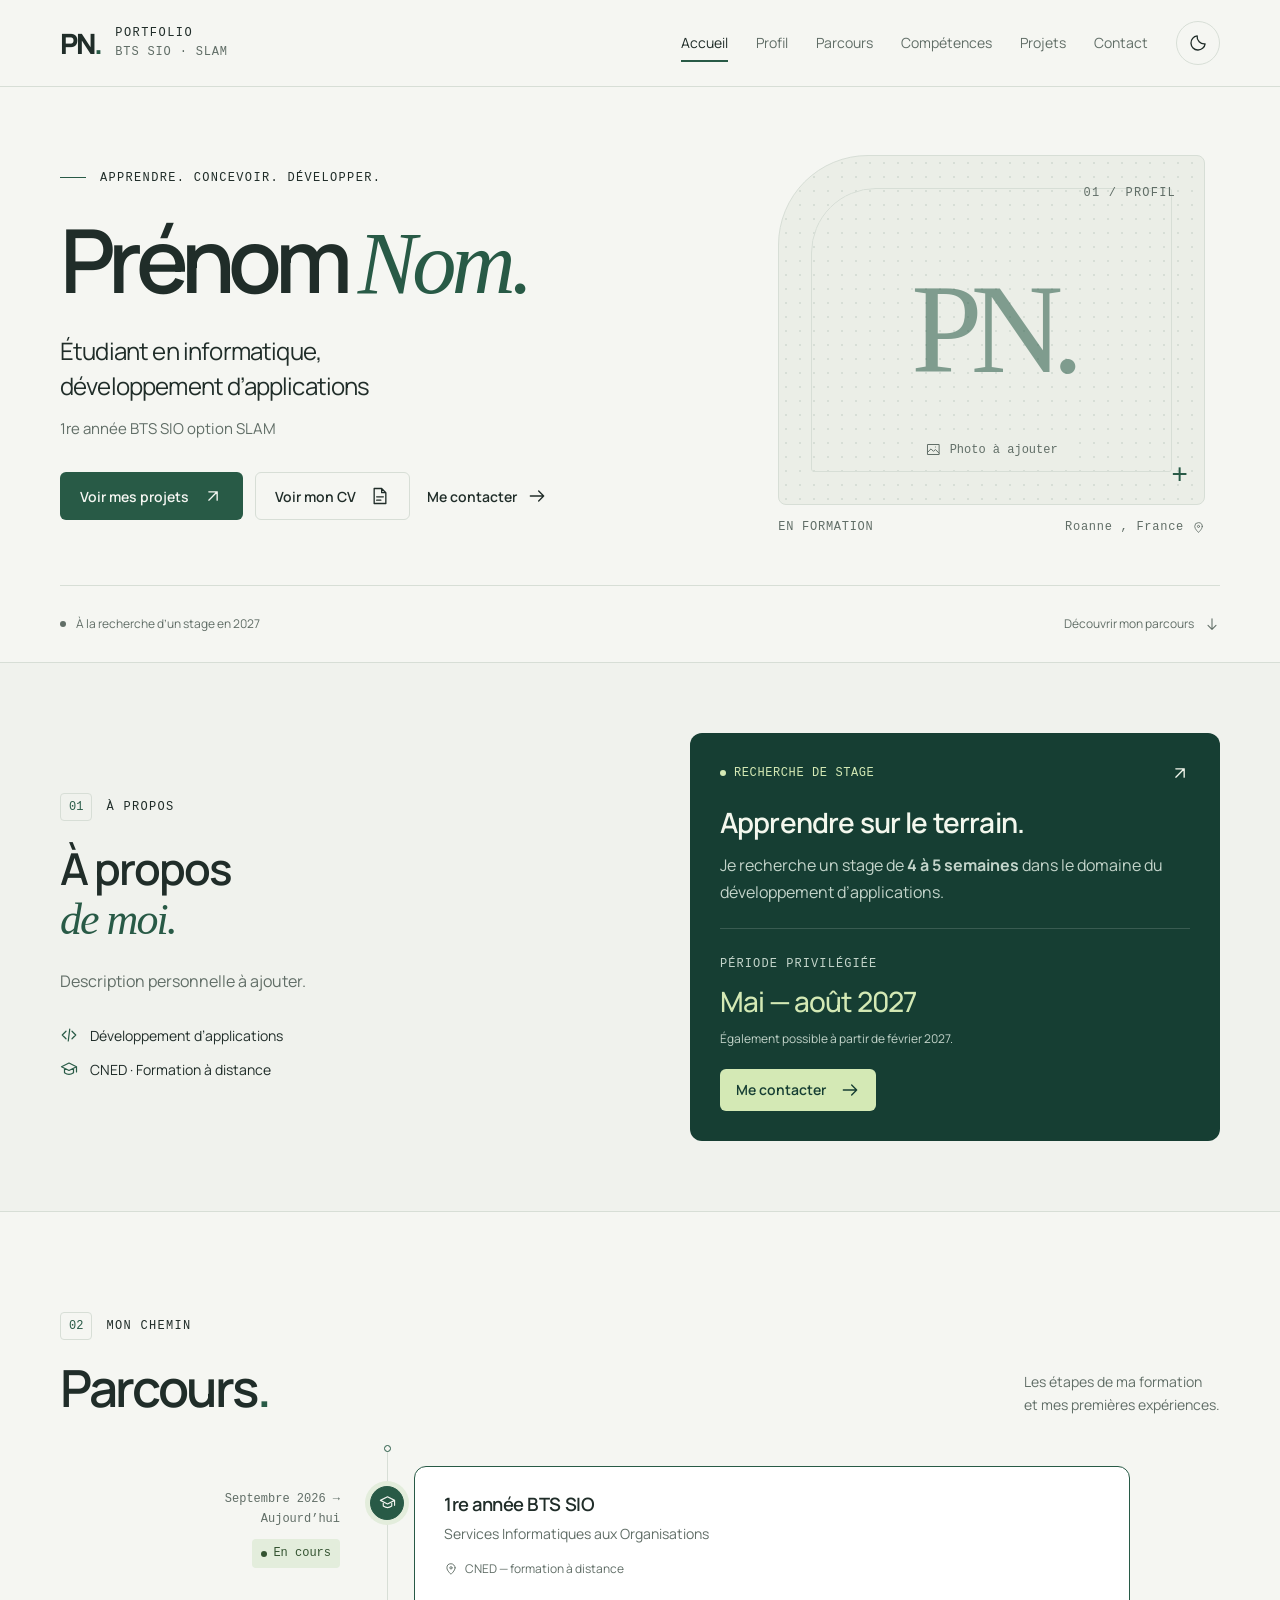
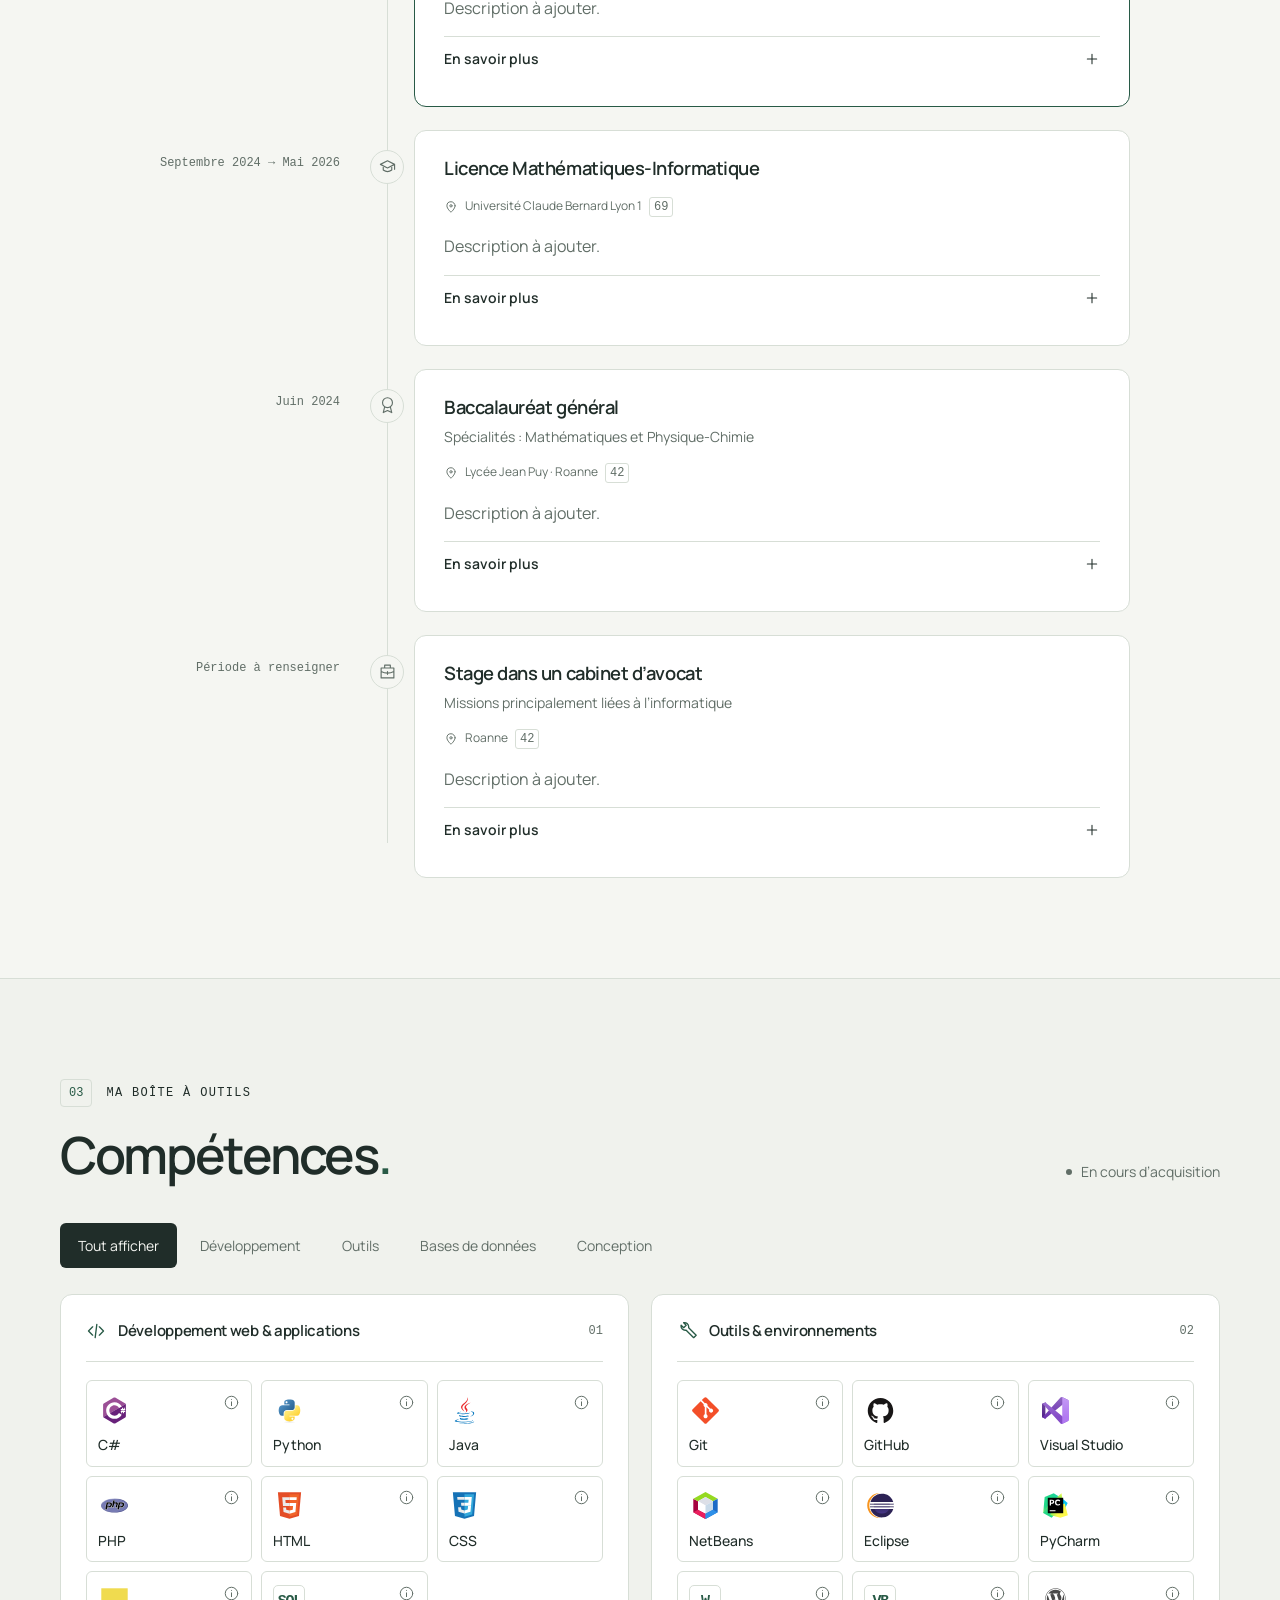
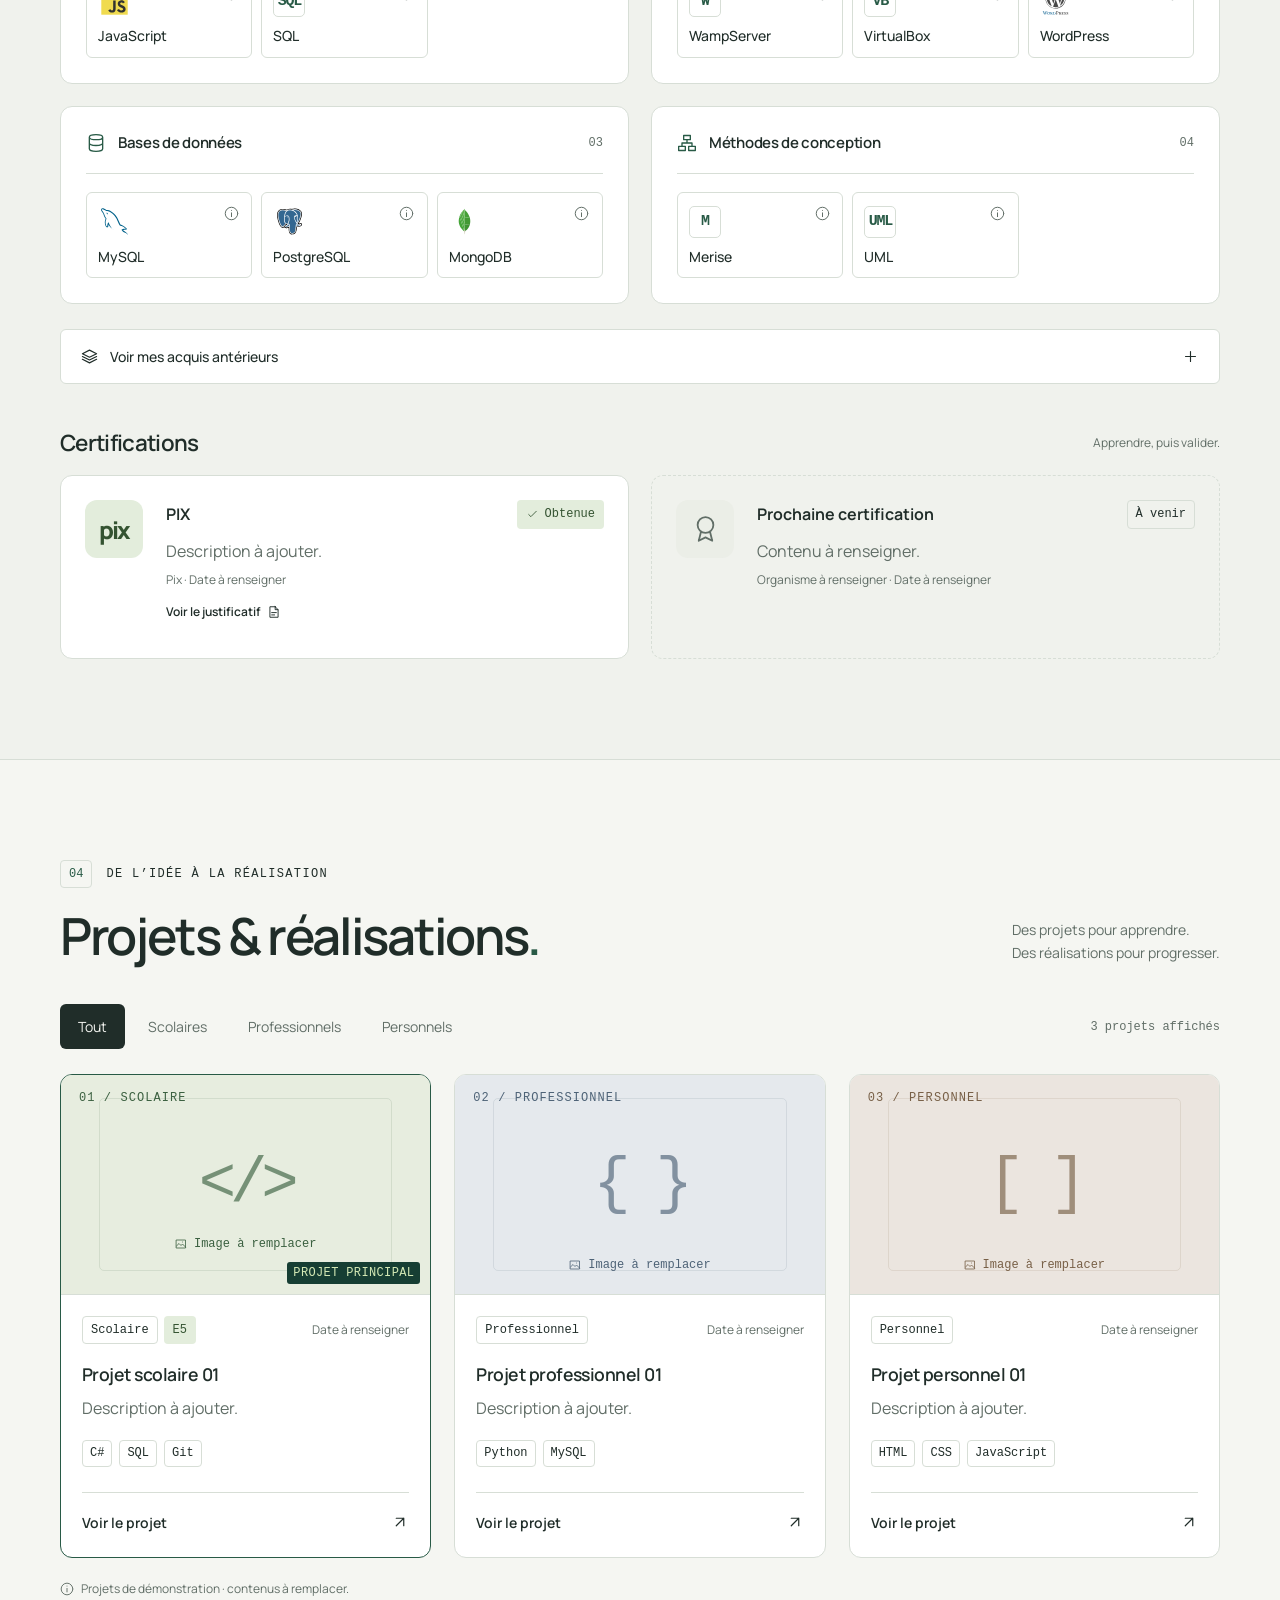
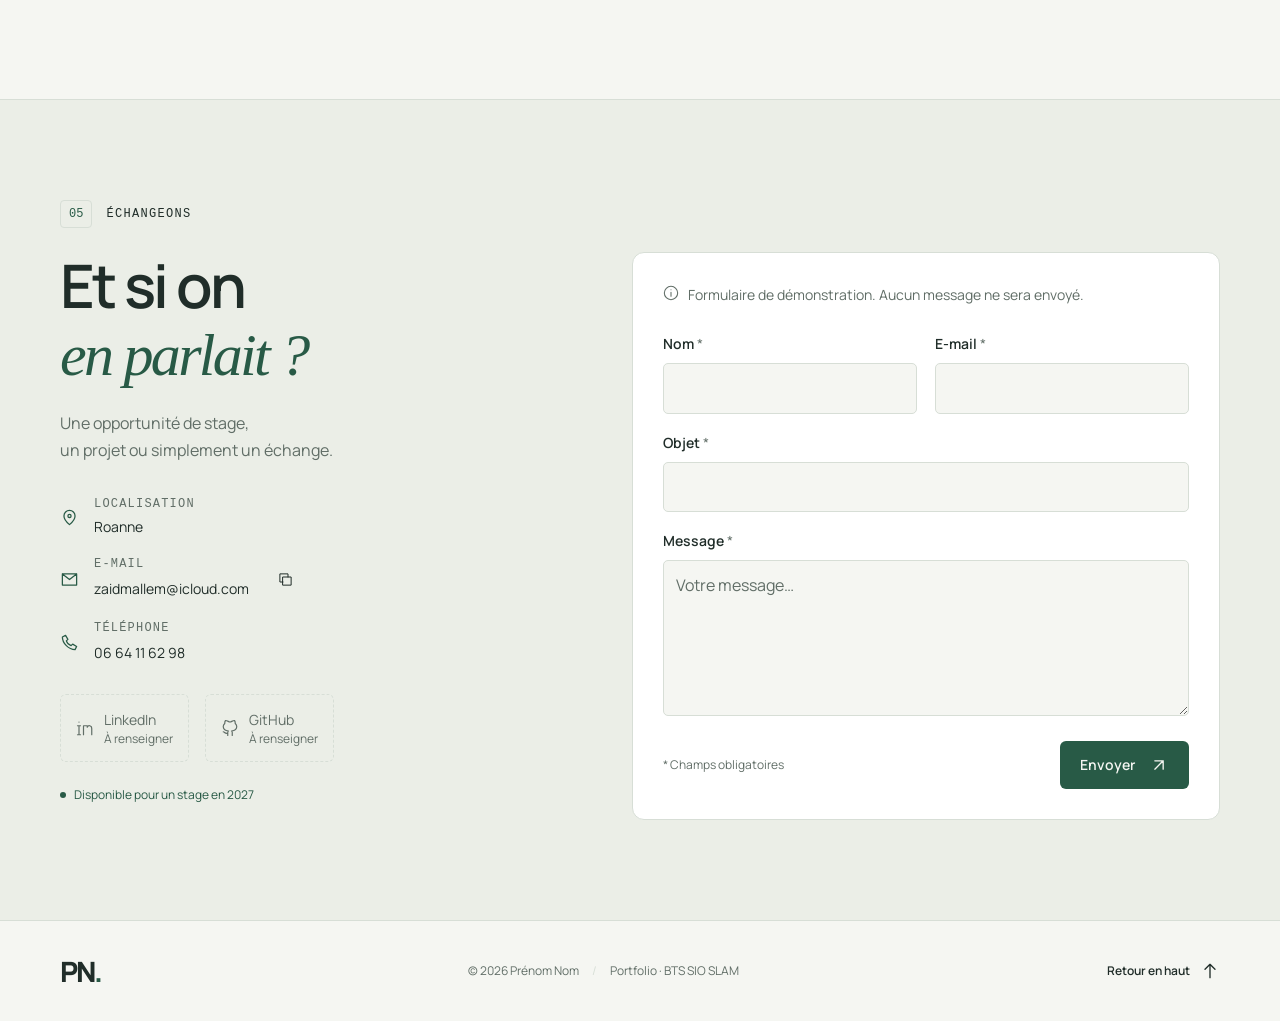
==== index.html @ 8ec0a855 "Initial portfolio ajout du squelette initial du site" ====
<!doctype html>
<html lang="fr" data-theme="light">
<head>
  <meta charset="utf-8">
  <meta name="viewport" content="width=device-width, initial-scale=1">
  <meta name="description" content="Portfolio étudiant — BTS SIO option SLAM. Parcours, compétences et réalisations en développement d’applications.">
  <meta name="theme-color" content="#f5f6f2">
  <title>Prénom Nom — Portfolio · BTS SIO SLAM</title>
  <link rel="icon" type="image/svg+xml" href="assets/images/favicon.svg">
  <script src="assets/js/theme-init.js"></script>
  <link rel="stylesheet" href="assets/css/styles.css">
  <script src="assets/js/data.js" defer></script>
  <script src="assets/js/common.js" defer></script>
  <script src="assets/js/home.js" defer></script>
</head>
<body>
  <a class="skip-link" href="#contenu">Aller au contenu</a>
  <div class="reading-progress" aria-hidden="true"></div>
  <header class="site-header">
    <div class="container header-inner">
      <a class="brand" href="#accueil" aria-label="Accueil du portfolio"><span class="brand-mark" data-initials>PN<span>.</span></span><span class="brand-caption">PORTFOLIO<span>BTS SIO · SLAM</span></span></a>
      <nav class="main-nav" id="navigation" aria-label="Navigation principale">
        <a href="#accueil" aria-current="location">Accueil</a><a href="#profil">Profil</a><a href="#parcours">Parcours</a><a href="#competences">Compétences</a><a href="#projets">Projets</a><a href="#contact">Contact</a>
      </nav>
      <div class="header-actions"><button class="icon-button theme-toggle" type="button" aria-label="Activer le mode sombre" title="Changer de thème"><span data-icon="moon"></span></button><button class="icon-button menu-toggle" type="button" aria-label="Ouvrir le menu" aria-expanded="false" aria-controls="navigation"><span data-icon="menu"></span></button></div>
    </div>
  </header>
  <main id="contenu" tabindex="-1">
    <section class="hero container" id="accueil" aria-labelledby="hero-name">
      <div class="hero-copy">
        <p class="eyebrow"><span class="short-line"></span> APPRENDRE. CONCEVOIR. DÉVELOPPER.</p>
        <h1 id="hero-name" data-name>Prénom <span>Nom.</span></h1>
        <p class="hero-title">Étudiant en informatique,<br>développement d’applications</p>
        <p class="hero-subtitle">1re année BTS SIO option SLAM</p>
        <div class="hero-actions"><a class="button primary" href="#projets">Voir mes projets <span data-icon="arrow-up-right"></span></a><button class="button secondary" type="button" data-cv>Voir mon CV <span data-icon="file"></span></button><a class="text-link" href="#contact">Me contacter <span data-icon="arrow-right"></span></a></div>
      </div>
      <figure class="portrait-wrap">
        <div class="portrait" id="portrait-slot"><span class="portrait-index">01 / PROFIL</span><span class="portrait-monogram" data-initials aria-hidden="true">PN<span>.</span></span><div class="portrait-label"><span data-icon="image"></span><span>Photo à ajouter</span></div><span class="portrait-corner" aria-hidden="true">+</span></div>
        <figcaption><span>EN FORMATION</span><span><span data-city>Roanne</span>, France <span data-icon="map-pin"></span></span></figcaption>
      </figure>
      <div class="hero-footer"><span><span class="status-dot"></span> À la recherche d’un stage en 2027</span><a href="#profil">Découvrir mon parcours <span data-icon="arrow-down"></span></a></div>
    </section>
    <section class="section profile-section" id="profil" aria-labelledby="profile-title">
      <div class="container profile-grid">
        <div class="profile-copy"><p class="eyebrow"><span class="section-index">01</span> À PROPOS</p><h2 id="profile-title">À propos<br><em>de moi.</em></h2><p class="section-description" data-profile>Description personnelle à ajouter.</p><div class="profile-facts"><span><span data-icon="code"></span>Développement d’applications</span><span><span data-icon="graduation"></span>CNED · Formation à distance</span></div></div>
        <aside class="internship-card"><div class="card-topline"><span class="pill"><span class="status-dot"></span> RECHERCHE DE STAGE</span><span data-icon="arrow-up-right"></span></div><h3>Apprendre sur le terrain.</h3><p>Je recherche un stage de <strong>4 à 5 semaines</strong> dans le domaine du développement d’applications.</p><div class="internship-period"><span>PÉRIODE PRIVILÉGIÉE</span><strong>Mai <span aria-hidden="true">—</span> août 2027</strong><p>Également possible à partir de février 2027.</p></div><a href="#contact" class="button light">Me contacter <span data-icon="arrow-right"></span></a></aside>
      </div>
    </section>
    <section class="section" id="parcours" aria-labelledby="journey-title"><div class="container"><div class="section-heading"><div><p class="eyebrow"><span class="section-index">02</span> MON CHEMIN</p><h2 id="journey-title">Parcours<span class="title-dot">.</span></h2></div><p>Les étapes de ma formation<br>et mes premières expériences.</p></div><div class="timeline" id="timeline"></div></div></section>
    <section class="section skills-section" id="competences" aria-labelledby="skills-title"><div class="container"><div class="section-heading"><div><p class="eyebrow"><span class="section-index">03</span> MA BOÎTE À OUTILS</p><h2 id="skills-title">Compétences<span class="title-dot">.</span></h2></div><p class="acquisition-label"><span class="status-dot"></span> En cours d’acquisition</p></div><div class="filter-bar" id="skill-filters" role="group" aria-label="Filtrer les compétences"></div><div class="skill-groups" id="skill-groups"></div><p class="sr-only" id="skill-status" role="status" aria-live="polite"></p><details class="prior-skills"><summary><span><span data-icon="layers"></span> Voir mes acquis antérieurs</span><span data-icon="plus"></span></summary><div class="prior-content"><p>Compétences abordées avant le BTS.</p><div class="tags" id="prior-tags"></div><p class="placeholder-text">Contexte d’apprentissage à renseigner.</p></div></details><div class="certifications"><div class="subsection-heading"><h3>Certifications</h3><span>Apprendre, puis valider.</span></div><div class="certification-grid" id="certifications"></div></div></div></section>
    <section class="section projects-section" id="projets" aria-labelledby="projects-title"><div class="container"><div class="section-heading"><div><p class="eyebrow"><span class="section-index">04</span> DE L’IDÉE À LA RÉALISATION</p><h2 id="projects-title">Projets &amp; réalisations<span class="title-dot">.</span></h2></div><p>Des projets pour apprendre.<br>Des réalisations pour progresser.</p></div><div class="projects-toolbar"><div class="filter-bar" id="project-filters" role="group" aria-label="Filtrer les projets"></div><p class="result-count" id="project-count" role="status" aria-live="polite"></p></div><div class="project-grid" id="project-grid"></div><p class="empty-state" id="project-empty" hidden>Aucun projet dans cette catégorie pour le moment.</p><p class="sample-note" id="sample-note"><span data-icon="info"></span> Projets de démonstration · contenus à remplacer.</p></div></section>
    <section class="section contact-section" id="contact" aria-labelledby="contact-title"><div class="container"><p class="eyebrow"><span class="section-index">05</span> ÉCHANGEONS</p><div class="contact-grid"><div class="contact-copy"><h2 id="contact-title">Et si on<br><em>en parlait ?</em></h2><p class="contact-intro">Une opportunité de stage,<br>un projet ou simplement un échange.</p><div class="contact-details" id="contact-details"></div><div class="social-links" id="social-links"></div><p class="contact-availability"><span class="status-dot"></span> Disponible pour un stage en 2027</p></div><form id="contact-form" class="contact-form" novalidate><p class="form-note"><span data-icon="info"></span> Formulaire de démonstration. Aucun message ne sera envoyé.</p><div class="form-row"><div class="field"><label for="name">Nom <span aria-hidden="true">*</span></label><input id="name" name="name" autocomplete="name" required maxlength="100" aria-describedby="name-error"><p class="field-error" id="name-error"></p></div><div class="field"><label for="email">E-mail <span aria-hidden="true">*</span></label><input id="email" name="email" type="email" autocomplete="email" required maxlength="254" aria-describedby="email-error"><p class="field-error" id="email-error"></p></div></div><div class="field"><label for="subject">Objet <span aria-hidden="true">*</span></label><input id="subject" name="subject" required maxlength="180" aria-describedby="subject-error"><p class="field-error" id="subject-error"></p></div><div class="field"><label for="message">Message <span aria-hidden="true">*</span></label><textarea id="message" name="message" rows="5" required minlength="10" maxlength="5000" aria-describedby="message-error" placeholder="Votre message…"></textarea><p class="field-error" id="message-error"></p></div><div class="honeypot" aria-hidden="true"><label for="website">Laisser vide</label><input id="website" name="website" tabindex="-1" autocomplete="off"></div><div class="form-bottom"><span>* Champs obligatoires</span><button class="button primary" type="submit"><span class="submit-label">Envoyer</span><span data-icon="arrow-up-right"></span></button></div><p class="form-status" id="form-status" role="status" aria-live="polite" tabindex="-1"></p></form></div></div></section>
  </main>
  <footer class="site-footer"><div class="container footer-inner"><a class="brand-mark" href="#accueil" aria-label="Accueil" data-initials>PN<span>.</span></a><p>© <span data-year>2026</span> <span data-full-name>Prénom Nom</span><span class="footer-separator">/</span>Portfolio · BTS SIO SLAM</p><a class="text-link" href="#accueil">Retour en haut <span data-icon="arrow-up"></span></a></div></footer>
  <dialog class="info-dialog" id="info-dialog" aria-labelledby="dialog-title"><div class="dialog-topline"><span class="eyebrow" id="dialog-eyebrow">EN DÉTAIL</span><button class="icon-button" data-close-dialog type="button" aria-label="Fermer la fiche"><span data-icon="x"></span></button></div><h2 id="dialog-title"></h2><div id="dialog-body"></div></dialog>
  <div class="toast" id="toast" role="status" aria-live="polite"></div><div class="cursor-ring" aria-hidden="true"></div>
  <noscript><div class="noscript-notice">Activez JavaScript pour consulter le parcours, les compétences et les projets. Contact : <a href="mailto:zaidmallem@icloud.com">zaidmallem@icloud.com</a>.</div></noscript>
</body>
</html>
---- assets/css/styles.css ----
@layer reset, tokens, base, layout, components, responsive, motion;
@font-face {
  font-family:  Manrope;
  src:  url('../fonts/manrope-latin.woff2') format('woff2');
  font-style:  normal;
  font-weight:  200 800;
  font-display:  swap
}
@layer reset {
  *,*::before,*::after {
    box-sizing:  border-box
  }
  body,h1,h2,h3,p,figure {
    margin:  0
  }
  button,input,textarea {
    font:  inherit
  }
  button,a {
    -webkit-tap-highlight-color:  transparent
  }
  button {
    cursor:  pointer
  }
  img {
    max-width:  100%;
    display:  block
  }
  button {
    color:  inherit
  }
  a {
    color:  inherit;
    text-decoration:  none
  }
  button {
    border:  0
  }
  svg {
    display:  block
  }
  [hidden] {
    display:  none!important
  }
}
@layer tokens {
  :root {
    color-scheme:  light;
    --bg:  #f5f6f2;
    --surface:  #fff;
    --surface-alt:  #ebeee7;
    --surface-soft:  #f0f2ed;
    --ink:  #202d29;
    --muted:  #616e67;
    --line:  #d7ded6;
    --accent:  #285a46;
    --accent-hover:  #173f35;
    --accent-soft:  #e3eddc;
    --accent-text:  #345331;
    --deep:  #163e33;
    --deep-ink:  #f3f7ed;
    --lime:  #d4e9b5;
    --error:  #a02a32;
    --shadow:  0 10px 30px #183c2910;
    --radius:  12px;
    --radius-sm:  6px;
    --font:  'Manrope',Arial,sans-serif;
    --serif:  Georgia,'Times New Roman',serif;
    --mono:  Consolas,'Courier New',monospace;
    --ease:  cubic-bezier(.2,.7,.2,1);
    --duration:  180ms;
    --container:  1160px;
    --header-height:  86px;
    --section-space:  100px
  }
  :root[data-theme=dark] {
    color-scheme:  dark;
    --bg:  #17201f;
    --surface:  #202b29;
    --surface-alt:  #1c2925;
    --surface-soft:  #1b2523;
    --ink:  #edf2ec;
    --muted:  #abb9af;
    --line:  #394740;
    --accent:  #badba1;
    --accent-hover:  #d2ebbf;
    --accent-soft:  #2e4233;
    --accent-text:  #c6e5ae;
    --deep:  #102f27;
    --deep-ink:  #f3f7ed;
    --lime:  #d4e9b5;
    --error:  #ffb3b7;
    --shadow:  0 10px 30px #0002
  }
}
@layer base {
  html {
    scroll-behavior:  smooth;
    scroll-padding-top:  var(--header-offset, 110px)
  }
  body {
    background:  var(--bg);
    color:  var(--ink);
    font:  400 1rem/1.65 var(--font);
    transition:  background-color var(--duration),color var(--duration)
  }
  ::selection {
    background:  var(--accent);
    color:  var(--bg)
  }
  :focus-visible {
    outline:  3px solid var(--accent);
    outline-offset:  5px
  }
  button:disabled {
    cursor:  not-allowed;
    opacity:  .6
  }
  h1,h2,h3 {
    font-weight:  600;
    line-height:  1.12;
    letter-spacing:  -.045em
  }
  h2 {
    font-size:  clamp(2.35rem,4vw,3.5rem)
  }
  h3 {
    font-size:  1.25rem;
    letter-spacing:  -.03em
  }
  em {
    font-family:  var(--serif);
    font-weight:  400;
    color:  var(--accent)
  }
  p {
    max-width:  70ch
  }
  button svg,a svg {
    flex-shrink:  0
  }
  .icon,[data-icon] svg {
    width:  20px;
    height:  20px;
    stroke-width:  1.6;
    flex-shrink:  0
  }
  .container {
    width:  min(var(--container),calc(100% - 96px));
    margin-inline:  auto
  }
  .sr-only {
    position:  absolute;
    width:  1px;
    height:  1px;
    overflow:  hidden;
    clip-path:  inset(50%);
    white-space:  nowrap
  }
  .skip-link {
    position:  fixed;
    top:  10px;
    left:  10px;
    padding:  12px 20px;
    background:  var(--ink);
    color:  var(--bg);
    z-index:  200;
    transform:  translateY(-160%)
  }
  .skip-link:focus {
    transform:  none
  }
  .placeholder-text {
    color:  var(--muted);
    font-size:  .875rem
  }
  .eyebrow {
    font:  500 .75rem/1.5 var(--mono);
    letter-spacing:  .11em;
    display:  flex;
    align-items:  center;
    gap:  14px
  }
  .short-line {
    width:  26px;
    height:  1px;
    background:  var(--accent)
  }
  .section-index {
    color:  var(--accent);
    border:  1px solid var(--line);
    padding:  4px 8px;
    border-radius:  4px;
    letter-spacing:  0
  }
  .title-dot {
    color:  var(--accent)
  }
  .status-dot {
    display:  inline-block;
    width:  6px;
    height:  6px;
    border-radius:  50%;
    background:  currentColor;
    flex-shrink:  0
  }
  .tags {
    display:  flex;
    gap:  7px;
    flex-wrap:  wrap
  }
  .tag {
    font:  400 .75rem/1.4 var(--mono);
    border:  1px solid var(--line);
    padding:  5px 9px;
    border-radius:  4px
  }
  .text-link {
    display:  inline-flex;
    align-items:  center;
    justify-content:  center;
    gap:  10px;
    font-size:  .875rem;
    font-weight:  600;
    min-height:  44px
  }
  .text-link:hover {
    color:  var(--accent)
  }
  .button {
    display:  inline-flex;
    align-items:  center;
    justify-content:  center;
    gap:  14px;
    min-height:  48px;
    padding:  12px 19px;
    border-radius:  var(--radius-sm);
    border:  1px solid transparent;
    font-size:  .875rem;
    line-height:  1.4;
    font-weight:  600;
    transition:  background var(--duration),transform var(--duration),border-color var(--duration)
  }
  .button:hover {
    transform:  translateY(-2px)
  }
  .primary {
    background:  var(--accent);
    color:  var(--bg)
  }
  .primary:hover {
    background:  var(--accent-hover)
  }
  .secondary {
    background:  transparent;
    border-color:  var(--line)
  }
  .secondary:hover {
    border-color:  var(--accent);
    background:  var(--surface)
  }
  .light {
    background:  var(--lime);
    color:  var(--deep)
  }
  .icon-button {
    background:  transparent;
    width:  44px;
    height:  44px;
    border-radius:  50%;
    display:  grid;
    place-items:  center;
    border:  1px solid var(--line)
  }
  .icon-button:hover {
    background:  var(--surface-alt)
  }
}
@layer layout {
  .site-header {
    position:  sticky;
    top:  0;
    background:  color-mix(in srgb,var(--bg) 94%,transparent);
    backdrop-filter:  blur(12px);
    z-index:  50;
    border-bottom:  1px solid var(--line)
  }
  .header-inner {
    min-height:  var(--header-height);
    display:  flex;
    align-items:  center;
    justify-content:  space-between;
    gap:  28px;
    transition:  min-height var(--duration)
  }
  .site-header.is-scrolled .header-inner {
    min-height:  70px
  }
  .brand {
    display:  flex;
    align-items:  center;
    gap:  15px
  }
  .brand-mark {
    font-size:  1.75rem;
    font-weight:  800;
    letter-spacing:  -.08em;
    line-height:  1
  }
  .brand-mark>span {
    color:  var(--accent)
  }
  .brand-caption {
    font:  500 .75rem/1.6 var(--mono);
    letter-spacing:  .12em
  }
  .brand-caption>span {
    display:  block;
    color:  var(--muted);
    font-size:  .75rem;
    letter-spacing:  .07em
  }
  .main-nav {
    display:  flex;
    gap:  28px;
    align-items:  center;
    margin-left:  auto
  }
  .main-nav a {
    font-size:  .875rem;
    color:  var(--muted);
    position:  relative;
    display:  flex;
    align-items:  center;
    min-height:  44px
  }
  .main-nav a::after {
    content:  '';
    position:  absolute;
    bottom:  3px;
    left:  0;
    width:  100%;
    height:  2px;
    background:  var(--accent);
    transform:  scaleX(0);
    transition:  transform var(--duration);
    transform-origin:  left
  }
  .main-nav a[aria-current],.main-nav a:hover {
    color:  var(--ink)
  }
  .main-nav a[aria-current]::after {
    transform:  scaleX(1)
  }
  .header-actions {
    display:  flex;
    gap:  8px
  }
  .menu-toggle {
    display:  none
  }
  .reading-progress {
    position:  fixed;
    top:  0;
    left:  0;
    height:  2px;
    width:  100%;
    background:  var(--accent);
    transform:  scaleX(0);
    transform-origin:  left;
    z-index:  100
  }
  .section {
    padding-block:  var(--section-space);
    border-top:  1px solid var(--line);
    scroll-margin-top:  0
  }
  .section-heading {
    display:  flex;
    justify-content:  space-between;
    align-items:  flex-end;
    gap:  35px;
    margin-bottom:  40px
  }
  .section-heading h2 {
    margin-top:  19px
  }
  .section-heading>p {
    font-size:  .875rem;
    color:  var(--muted)
  }
  .hero {
    padding-top:  68px;
    display:  grid;
    grid-template-columns:  1.45fr 1fr;
    column-gap:  78px;
    align-items:  center
  }
  .hero h1 {
    font-size:  clamp(3.7rem,6.9vw,6rem);
    margin:  26px 0 24px;
    letter-spacing:  -.075em;
    line-height:  1.06
  }
  .hero h1>span {
    font-family:  var(--serif);
    font-weight:  400;
    font-style:  italic;
    color:  var(--accent);
    letter-spacing:  -.05em
  }
  .hero-title {
    font-size:  1.5rem;
    line-height:  1.45;
    letter-spacing:  -.035em
  }
  .hero-subtitle {
    font-size:  .9375rem;
    color:  var(--muted);
    margin-top:  13px
  }
  .hero-actions {
    display:  flex;
    flex-wrap:  wrap;
    align-items:  center;
    gap:  12px;
    margin-top:  31px
  }
  .hero-actions>.text-link {
    margin-left:  5px
  }
  .portrait-wrap {
    padding:  0 15px 0 0
  }
  .portrait {
    height:  350px;
    position:  relative;
    background-color:  var(--surface-alt);
    background-image:  radial-gradient(var(--line) .9px,transparent .9px);
    background-size:  14px 14px;
    border:  1px solid var(--line);
    border-radius:  90px 8px 8px 8px;
    display:  grid;
    place-items:  center;
    overflow:  hidden
  }
  .portrait::before {
    content:  '';
    position:  absolute;
    inset:  32px;
    border:  1px solid var(--line);
    border-radius:  65px 3px 3px 3px
  }
  .portrait-index {
    position:  absolute;
    top:  30px;
    right:  28px;
    font:  400 .75rem var(--mono);
    letter-spacing:  .1em;
    color:  var(--muted)
  }
  .portrait-monogram {
    font-size:  8rem;
    font-weight:  500;
    font-family:  var(--serif);
    letter-spacing:  -.09em;
    color:  var(--accent);
    opacity:  .55
  }
  .portrait-monogram>span {
    color:  var(--accent)
  }
  .portrait-label {
    position:  absolute;
    bottom:  40px;
    display:  flex;
    gap:  9px;
    align-items:  center;
    font:  400 .75rem var(--mono);
    color:  var(--muted);
    padding:  7px 12px;
    background:  var(--surface-alt)
  }
  .portrait-label svg {
    width:  15px;
    height:  15px
  }
  .portrait-corner {
    position:  absolute;
    bottom:  13px;
    right:  16px;
    color:  var(--accent);
    font:  1.75rem var(--mono)
  }
  .portrait>img {
    width:  100%;
    height:  100%;
    object-fit:  cover;
    position:  absolute;
    inset:  0
  }
  .portrait-wrap figcaption {
    display:  flex;
    justify-content:  space-between;
    font:  400 .75rem var(--mono);
    letter-spacing:  .06em;
    margin-top:  15px;
    color:  var(--muted)
  }
  .portrait-wrap figcaption>span:last-child {
    display:  flex;
    gap:  8px;
    align-items:  center
  }
  .portrait-wrap figcaption svg {
    width:  13px;
    height:  13px
  }
  .hero-footer {
    grid-column:  1/-1;
    margin-top:  51px;
    min-height:  77px;
    display:  flex;
    justify-content:  space-between;
    align-items:  center;
    border-top:  1px solid var(--line);
    font-size:  .75rem;
    color:  var(--muted);
    gap:  20px
  }
  .hero-footer>span,.hero-footer>a {
    display:  flex;
    align-items:  center;
    gap:  10px
  }
  .hero-footer>a {
    min-height:  44px
  }
  .hero-footer svg {
    width:  16px;
    height:  16px
  }
  .profile-section {
    background:  var(--surface-soft);
    padding-block:  70px
  }
  .profile-grid {
    display:  grid;
    grid-template-columns:  1fr 1fr;
    gap:  100px;
    align-items:  center
  }
  .profile-copy h2 {
    margin-top:  23px;
    font-size:  2.75rem
  }
  .section-description {
    margin-top:  24px;
    color:  var(--muted)
  }
  .profile-facts {
    margin-top:  29px;
    display:  grid;
    gap:  11px;
    font-size:  .875rem
  }
  .profile-facts>span {
    display:  flex;
    align-items:  center;
    gap:  12px
  }
  .profile-facts svg {
    color:  var(--accent);
    width:  18px;
    height:  18px
  }
  .internship-card {
    background:  var(--deep);
    color:  var(--deep-ink);
    padding:  30px;
    border-radius:  var(--radius)
  }
  .card-topline {
    display:  flex;
    align-items:  center;
    justify-content:  space-between;
    gap:  15px
  }
  .pill {
    display:  inline-flex;
    gap:  8px;
    align-items:  center;
    font:  400 .75rem var(--mono);
    letter-spacing:  .05em
  }
  .internship-card .pill {
    color:  var(--lime)
  }
  .internship-card h3 {
    font-size:  1.75rem;
    margin-top:  24px
  }
  .internship-card>p {
    font-size:  .875rem;
    color:  #c3d4ca;
    margin-top:  14px
  }
  .internship-period {
    border-top:  1px solid #ffffff26;
    margin:  23px 0 20px;
    padding-top:  19px
  }
  .internship-period>span {
    font:  400 .75rem var(--mono);
    letter-spacing:  .09em;
    color:  #c3d4ca
  }
  .internship-period>strong {
    display:  block;
    font-size:  1.75rem;
    font-weight:  500;
    margin-top:  3px;
    letter-spacing:  -.04em;
    color:  var(--lime)
  }
  .internship-period>p {
    font-size:  .75rem;
    color:  #c3d4ca;
    margin-top:  5px
  }
  .internship-card .button {
    min-height:  42px;
    font-size:  .875rem;
    padding:  10px 15px
  }
  .site-footer {
    border-top:  1px solid var(--line);
    padding-block:  28px
  }
  .footer-inner {
    display:  flex;
    align-items:  center;
    justify-content:  space-between;
    gap:  25px
  }
  .footer-inner p {
    font-size:  .75rem;
    color:  var(--muted)
  }
  .footer-separator {
    margin:  0 13px;
    color:  var(--line)
  }
  .footer-inner>.text-link {
    font-size:  .75rem
  }
  .skills-section {
    background:  var(--surface-soft)
  }
  .contact-section {
    background:  var(--surface-alt)
  }
}
@layer components {
  .internship-card :focus-visible,.block1-panel :focus-visible {
    outline-color:  var(--lime)
  }
  .main-nav a,.skill-tile>span:nth-child(2),.filter-button,.form-note,.timeline-details summary {
    font-size:  .875rem
  }
  .featured-label {
    font-size:  .75rem;
    position:  absolute;
    top:  auto;
    bottom:  10px;
    right:  10px
  }
  .project-image:has(.featured-label) .image-placeholder-label {
    bottom:  42px
  }
  .badge {
    font:  500 .75rem/1.35 var(--mono);
    padding:  5px 8px;
    border:  1px solid var(--line);
    border-radius:  4px;
    display:  inline-flex;
    gap:  6px;
    align-items:  center;
    white-space:  nowrap
  }
  .badge svg {
    width:  13px;
    height:  13px
  }
  .current-badge,.e5-badge {
    background:  var(--accent-soft);
    color:  var(--accent-text);
    border-color:  transparent
  }
  .timeline {
    position:  relative;
    max-width:  980px;
    margin:  50px auto 0
  }
  .timeline::before {
    content:  '';
    position:  absolute;
    left:  237px;
    top:  -20px;
    bottom:  35px;
    width:  1px;
    background:  var(--line)
  }
  .timeline::after {
    content:  '';
    position:  absolute;
    left:  234px;
    top:  -21px;
    width:  7px;
    height:  7px;
    background:  var(--bg);
    border:  1px solid var(--accent);
    border-radius:  50%
  }
  .timeline-entry {
    position:  relative;
    display:  grid;
    grid-template-columns:  210px 54px 1fr;
    margin-bottom:  23px;
    align-items:  start
  }
  .timeline-entry:last-child {
    margin-bottom:  0
  }
  .timeline-date {
    padding:  24px 20px 0 0;
    text-align:  right
  }
  .timeline-date>p {
    font:  400 .75rem/1.65 var(--mono);
    color:  var(--muted)
  }
  .timeline-date .badge {
    margin-top:  10px
  }
  .timeline-marker {
    display:  grid;
    place-items:  center;
    width:  34px;
    height:  34px;
    margin:  20px auto 0;
    background:  var(--bg);
    border:  1px solid var(--line);
    border-radius:  50%;
    position:  relative;
    color:  var(--muted)
  }
  .timeline-marker svg {
    width:  17px;
    height:  17px
  }
  .is-current .timeline-marker {
    background:  var(--accent);
    color:  var(--bg);
    border-color:  var(--accent);
    box-shadow:  0 0 0 5px var(--accent-soft)
  }
  .timeline-card {
    padding:  25px 29px;
    background:  var(--surface);
    border:  1px solid var(--line);
    border-radius:  var(--radius)
  }
  .is-current .timeline-card {
    border-color:  var(--accent)
  }
  .timeline-card h3 {
    font-size:  1.15rem;
    line-height:  1.4;
    letter-spacing:  -.025em
  }
  .timeline-subtitle {
    font-size:  .875rem;
    color:  var(--muted);
    margin-top:  4px
  }
  .timeline-location {
    font-size:  .75rem;
    margin-top:  14px;
    display:  flex;
    gap:  7px;
    align-items:  center;
    color:  var(--muted)
  }
  .timeline-location svg {
    width:  14px;
    height:  14px
  }
  .department {
    font-family:  var(--mono);
    padding:  2px 4px;
    border:  1px solid var(--line);
    border-radius:  3px;
    margin-left:  5px;
    white-space:  nowrap
  }
  .timeline-summary {
    margin-top:  16px;
    font-size:  .875rem;
    color:  var(--muted)
  }
  .timeline-details {
    margin-top:  15px;
    border-top:  1px solid var(--line)
  }
  summary {
    cursor:  pointer;
    list-style:  none
  }
  summary::-webkit-details-marker {
    display:  none
  }
  .timeline-details summary {
    font-size:  .75rem;
    display:  flex;
    align-items:  center;
    justify-content:  space-between;
    min-height:  44px;
    font-weight:  600
  }
  .timeline-details summary svg {
    width:  16px;
    height:  16px;
    transition:  transform var(--duration)
  }
  details[open]>summary svg {
    transform:  rotate(45deg)
  }
  .details-content {
    padding:  7px 0 10px;
    font-size:  .875rem;
    color:  var(--muted)
  }
  .details-content p {
    white-space:  pre-line
  }
  .filter-bar {
    display:  flex;
    align-items:  center;
    gap:  5px;
    flex-wrap:  wrap
  }
  .filter-button {
    padding:  10px 17px;
    border:  1px solid transparent;
    border-radius:  var(--radius-sm);
    background:  transparent;
    color:  var(--muted);
    font-size:  .875rem;
    min-height:  44px;
    transition:  background var(--duration),color var(--duration),border-color var(--duration)
  }
  .filter-button:hover {
    border-color:  var(--line);
    color:  var(--ink)
  }
  .filter-button[aria-pressed=true] {
    background:  var(--ink);
    color:  var(--bg)
  }
  .skill-groups {
    display:  grid;
    grid-template-columns:  1fr 1fr;
    gap:  22px;
    margin-top:  26px
  }
  .skill-group {
    background:  var(--surface);
    padding:  25px;
    border:  1px solid var(--line);
    border-radius:  var(--radius);
    min-width:  0
  }
  .skill-group-heading {
    display:  flex;
    align-items:  center;
    justify-content:  space-between;
    gap:  15px;
    border-bottom:  1px solid var(--line);
    padding-bottom:  19px;
    margin-bottom:  18px
  }
  .skill-group-heading>div {
    display:  flex;
    align-items:  center;
    gap:  12px
  }
  .skill-group-heading svg {
    color:  var(--accent)
  }
  .skill-group-heading h3 {
    font-size:  .9375rem;
    letter-spacing:  -.02em;
    line-height:  1.45
  }
  .group-number {
    font:  .75rem var(--mono);
    color:  var(--muted)
  }
  .skill-grid {
    display:  grid;
    grid-template-columns:  repeat(3,minmax(0,1fr));
    gap:  9px
  }
  .skill-tile {
    display:  flex;
    align-items:  center;
    flex-wrap:  wrap;
    gap:  9px;
    position:  relative;
    padding:  13px 11px 11px;
    border:  1px solid var(--line);
    border-radius:  var(--radius-sm);
    min-height:  85px;
    transition:  transform var(--duration),border-color var(--duration),box-shadow var(--duration)
  }
  .skill-tile:hover {
    border-color:  var(--accent);
    transform:  translateY(-2px);
    box-shadow:  var(--shadow)
  }
  .skill-logo {
    width:  32px;
    height:  32px;
    display:  grid;
    place-items:  center;
    flex-shrink:  0
  }
  .skill-logo img {
    object-fit:  contain
  }
  .skill-tile>.skill-logo {
    margin-right:  25px
  }
  .skill-tile>span:nth-child(2) {
    font-size:  .75rem;
    flex-basis:  100%;
    font-weight:  500;
    line-height:  1.4
  }
  .skill-info {
    position:  absolute;
    right:  0;
    top:  1px;
    width:  40px;
    height:  40px;
    border-radius:  50%;
    display:  grid;
    place-items:  center;
    background:  transparent;
    color:  var(--muted)
  }
  .skill-info:hover {
    color:  var(--accent);
    background:  var(--surface-alt)
  }
  .skill-info svg {
    width:  15px;
    height:  15px
  }
  .symbol-logo {
    font:  700 .9375rem var(--mono);
    border:  1px solid var(--line);
    color:  var(--accent);
    border-radius:  5px;
    letter-spacing:  -.08em
  }
  .acquisition-label {
    display:  flex;
    align-items:  center;
    gap:  9px
  }
  .prior-skills {
    border:  1px solid var(--line);
    border-radius:  var(--radius-sm);
    margin-top:  25px;
    background:  var(--surface)
  }
  .prior-skills summary {
    display:  flex;
    justify-content:  space-between;
    gap:  20px;
    padding:  15px 20px;
    font-size:  .875rem;
    font-weight:  500
  }
  .prior-skills summary>span {
    display:  flex;
    align-items:  center;
    gap:  12px
  }
  .prior-skills summary svg {
    width:  17px;
    height:  17px;
    transition:  transform var(--duration)
  }
  .prior-skills[open]>summary>span:first-child svg {
    transform:  none
  }
  .prior-content {
    padding:  4px 20px 23px
  }
  .prior-content>p {
    font-size:  .875rem;
    color:  var(--muted)
  }
  .prior-content .tags {
    margin-block:  13px
  }
  .certifications {
    margin-top:  46px
  }
  .subsection-heading {
    display:  flex;
    justify-content:  space-between;
    align-items:  center;
    gap:  20px;
    margin-bottom:  20px
  }
  .subsection-heading h3 {
    font-size:  1.4rem
  }
  .subsection-heading>span {
    font-size:  .75rem;
    color:  var(--muted)
  }
  .certification-grid {
    display:  grid;
    grid-template-columns:  1fr 1fr;
    gap:  22px
  }
  .certification-card {
    padding:  24px;
    display:  flex;
    gap:  23px;
    align-items:  flex-start;
    background:  var(--surface);
    border:  1px solid var(--line);
    border-radius:  var(--radius)
  }
  .certification-emblem {
    width:  58px;
    height:  58px;
    display:  grid;
    place-items:  center;
    flex-shrink:  0;
    background:  var(--accent-soft);
    color:  var(--accent-text);
    border-radius:  12px
  }
  .certification-emblem>span {
    font-size:  1.5rem;
    font-weight:  800;
    letter-spacing:  -.09em
  }
  .certification-emblem svg {
    width:  27px;
    height:  27px
  }
  .certification-content {
    flex:  1;
    min-width:  0
  }
  .certification-title {
    display:  flex;
    gap:  12px;
    justify-content:  space-between;
    align-items:  center
  }
  .certification-title h4 {
    margin:  0;
    font-size:  1rem;
    font-weight:  650;
    line-height:  1.4
  }
  .certification-content>p {
    font-size:  .875rem;
    color:  var(--muted);
    margin-top:  9px
  }
  .certification-content>.certification-meta {
    font-size:  .75rem;
    margin-top:  6px
  }
  .certification-content .text-link {
    font-size:  .75rem;
    gap:  7px;
    justify-content:  flex-start
  }
  .certification-content .text-link svg {
    width:  14px;
    height:  14px
  }
  .plain-button {
    background:  transparent;
    padding:  0
  }
  .is-upcoming {
    border-style:  dashed;
    background:  transparent
  }
  .is-upcoming .certification-emblem {
    background:  var(--surface-alt);
    color:  var(--muted)
  }
  .dialog-skill-logo {
    display:  flex;
    gap:  15px;
    align-items:  center;
    color:  var(--muted);
    font-size:  .875rem
  }
  .dialog-note {
    margin-top:  16px
  }
  .dialog-open {
    overflow:  hidden
  }
  .dialog-skill-logo .skill-logo {
    width:  44px;
    height:  44px
  }
  .related-projects {
    padding:  0;
    list-style:  none
  }
  .related-projects a {
    display:  flex;
    justify-content:  space-between;
    align-items:  center;
    min-height:  44px;
    color:  var(--accent);
    font-size:  .875rem
  }
  .projects-toolbar {
    display:  flex;
    justify-content:  space-between;
    align-items:  center;
    gap:  20px;
    margin-bottom:  25px
  }
  .result-count {
    font:  .75rem var(--mono);
    color:  var(--muted);
    white-space:  nowrap
  }
  .project-grid {
    display:  grid;
    grid-template-columns:  repeat(3,minmax(0,1fr));
    gap:  23px
  }
  .project-card {
    border:  1px solid var(--line);
    border-radius:  var(--radius);
    background:  var(--surface);
    overflow:  hidden;
    transition:  transform var(--duration),box-shadow var(--duration),border-color var(--duration);
    min-width:  0
  }
  .project-card:hover {
    transform:  translateY(-4px);
    box-shadow:  var(--shadow);
    border-color:  var(--accent)
  }
  .project-card.is-featured {
    border-color:  var(--accent)
  }
  .project-image {
    height:  220px;
    display:  grid;
    place-items:  center;
    position:  relative;
    background:  var(--surface-alt);
    overflow:  hidden;
    border-bottom:  1px solid var(--line)
  }
  .project-image::before {
    content:  '';
    position:  absolute;
    inset:  23px 38px;
    border:  1px solid currentColor;
    opacity:  .12;
    border-radius:  5px
  }
  .project-image.school {
    background:  #e7eddf;
    color:  #3b6040
  }
  .project-image.professional {
    background:  #e5e9ed;
    color:  #4e6377
  }
  .project-image.personal {
    background:  #ebe5df;
    color:  #786047
  }
  .project-glyph {
    font:  400 3.9rem var(--mono);
    letter-spacing:  -.1em;
    opacity:  .65
  }
  .image-index {
    position:  absolute;
    top:  16px;
    left:  18px;
    font:  .75rem var(--mono);
    letter-spacing:  .09em
  }
  .image-placeholder-label {
    position:  absolute;
    bottom:  22px;
    display:  flex;
    gap:  7px;
    align-items:  center;
    font:  .75rem var(--mono)
  }
  .image-placeholder-label svg {
    width:  12px;
    height:  12px
  }
  .featured-label {
    position:  absolute;
    top:  15px;
    right:  13px;
    font:  .75rem var(--mono);
    padding:  4px 6px;
    background:  var(--deep);
    color:  var(--lime);
    border-radius:  3px;
    letter-spacing:  .03em
  }
  .project-image img {
    height:  100%;
    width:  100%;
    object-fit:  cover
  }
  .project-card-body {
    padding:  21px
  }
  .project-meta {
    display:  flex;
    gap:  6px;
    align-items:  center;
    flex-wrap:  wrap
  }
  .project-date {
    font-size:  .75rem;
    color:  var(--muted);
    margin-left:  auto
  }
  .project-card h3 {
    font-size:  1.1rem;
    line-height:  1.4;
    margin-top:  18px
  }
  .project-card-body>p {
    font-size:  .875rem;
    color:  var(--muted);
    margin-top:  8px
  }
  .project-card .tags {
    margin-top:  19px
  }
  .project-card .tag {
    font-size:  .75rem;
    padding:  4px 7px
  }
  .project-link {
    margin-top:  25px;
    padding-top:  15px;
    min-height:  44px;
    border-top:  1px solid var(--line);
    display:  flex;
    justify-content:  space-between;
    align-items:  center;
    font-size:  .875rem;
    font-weight:  600
  }
  .project-link:hover {
    color:  var(--accent)
  }
  .project-link svg {
    width:  18px;
    height:  18px
  }
  .sample-note {
    display:  flex;
    gap:  7px;
    align-items:  center;
    color:  var(--muted);
    font-size:  .75rem;
    margin-top:  21px
  }
  .sample-note svg {
    width:  14px;
    height:  14px
  }
  .empty-state {
    padding:  45px;
    border:  1px dashed var(--line);
    border-radius:  var(--radius);
    text-align:  center;
    color:  var(--muted);
    margin-top:  25px;
    max-width:  none
  }
  .contact-grid {
    display:  grid;
    grid-template-columns:  .9fr 1.1fr;
    gap:  90px;
    margin-top:  24px
  }
  .contact-copy h2 {
    font-size:  3.75rem
  }
  .contact-intro {
    font-size:  .875rem;
    color:  var(--muted);
    margin-top:  21px
  }
  .contact-details {
    margin-top:  34px;
    display:  grid;
    gap:  19px
  }
  .contact-detail {
    display:  flex;
    align-items:  center;
    gap:  15px
  }
  .contact-detail>svg {
    width:  19px;
    height:  19px;
    color:  var(--accent);
    flex-shrink:  0
  }
  .contact-detail>div {
    min-width:  0
  }
  .contact-detail>div>span {
    font:  .75rem var(--mono);
    letter-spacing:  .1em;
    color:  var(--muted);
    display:  block;
    margin-bottom:  4px
  }
  .contact-detail p,.contact-detail a {
    font-size:  .875rem;
    overflow-wrap:  anywhere
  }
  .contact-detail a:hover {
    text-decoration:  underline;
    text-underline-offset:  4px
  }
  .copy-email {
    border:  0;
    width:  36px;
    height:  36px;
    margin-left:  3px;
    flex-shrink:  0
  }
  .copy-email svg {
    width:  15px;
    height:  15px
  }
  .social-links {
    display:  flex;
    gap:  16px;
    margin-top:  29px
  }
  .resource-link {
    display:  flex;
    align-items:  center;
    gap:  10px;
    padding:  13px 15px;
    border:  1px solid var(--line);
    border-radius:  var(--radius-sm);
    font-size:  .875rem;
    min-height:  48px
  }
  .resource-link>svg {
    width:  18px;
    height:  18px;
    flex-shrink:  0
  }
  .resource-link>svg:last-child {
    margin-left:  auto;
    width:  16px;
    height:  16px
  }
  .resource-link small {
    display:  block;
    color:  var(--muted);
    font-size:  .75rem;
    line-height:  1.4
  }
  .resource-link.is-unavailable {
    color:  var(--muted);
    border-style:  dashed
  }
  .resource-link:not(.is-unavailable):hover {
    border-color:  var(--accent);
    color:  var(--accent)
  }
  .contact-availability {
    display:  flex;
    align-items:  center;
    gap:  8px;
    color:  var(--accent);
    font-size:  .75rem;
    margin-top:  23px
  }
  .contact-form {
    padding:  30px;
    background:  var(--surface);
    border:  1px solid var(--line);
    border-radius:  var(--radius);
    align-self:  start
  }
  .form-note {
    font-size:  .75rem;
    color:  var(--muted);
    display:  flex;
    align-items:  flex-start;
    gap:  9px;
    margin-bottom:  26px
  }
  .form-note svg {
    width:  16px;
    height:  16px;
    flex-shrink:  0;
    margin-top:  2px
  }
  .form-row {
    display:  grid;
    grid-template-columns:  1fr 1fr;
    gap:  18px
  }
  .field {
    margin-bottom:  17px;
    min-width:  0
  }
  .field label {
    font-size:  .875rem;
    font-weight:  600;
    display:  block;
    margin-bottom:  8px
  }
  .field label>span {
    color:  var(--muted);
    font-weight:  400
  }
  .field input,.field textarea {
    width:  100%;
    border:  1px solid var(--line);
    border-radius:  5px;
    background:  var(--bg);
    color:  var(--ink);
    padding:  11px 12px;
    font-size:  .9375rem;
    min-height:  45px;
    transition:  border-color var(--duration)
  }
  .field input:hover,.field textarea:hover {
    border-color:  var(--muted)
  }
  .field textarea {
    resize:  vertical;
    min-height:  130px
  }
  .field textarea::placeholder {
    color:  var(--muted)
  }
  .field input[aria-invalid],.field textarea[aria-invalid] {
    border-color:  var(--error)
  }
  .field-error {
    color:  var(--error);
    font-size:  .75rem;
    margin-top:  5px;
    line-height:  1.5
  }
  .field-error:empty {
    display:  none
  }
  .form-bottom {
    display:  flex;
    justify-content:  space-between;
    align-items:  center;
    gap:  15px
  }
  .form-bottom>span {
    font-size:  .75rem;
    color:  var(--muted)
  }
  .form-status {
    font-size:  .875rem;
    line-height:  1.65;
    margin-top:  20px
  }
  .form-status:empty {
    display:  none
  }
  .form-status.is-success {
    padding:  13px;
    background:  var(--accent-soft);
    color:  var(--accent-text);
    border-radius:  5px
  }
  .form-status.is-error {
    color:  var(--error)
  }
  .honeypot {
    position:  absolute;
    left:  -10000px;
    width:  1px;
    height:  1px;
    overflow:  hidden
  }
  .copy-fallback {
    user-select:  all;
    margin-top:  15px;
    overflow-wrap:  anywhere
  }
  [data-theme=dark] .skill-logo img {
    background:  #fff;
    border-radius:  4px;
    padding:  2px
  }
  [data-theme=dark] .project-image.school {
    background:  #2d3d31;
    color:  #c3d5b6
  }
  [data-theme=dark] .project-image.professional {
    background:  #293641;
    color:  #b8c9dd
  }
  [data-theme=dark] .project-image.personal {
    background:  #3b3430;
    color:  #dbc5ad
  }
  .info-dialog {
    background:  var(--surface);
    color:  var(--ink);
    padding:  30px;
    border:  1px solid var(--line);
    border-radius:  var(--radius);
    width:  min(540px,calc(100% - 32px));
    max-height:  85dvh;
    box-shadow:  var(--shadow)
  }
  .info-dialog::backdrop {
    background:  #10292085;
    backdrop-filter:  blur(3px)
  }
  .dialog-topline {
    display:  flex;
    justify-content:  space-between;
    align-items:  center;
    gap:  20px;
    margin-bottom:  25px
  }
  .info-dialog h2 {
    font-size:  2rem;
    margin-bottom:  22px
  }
  .info-dialog h3 {
    font-size:  .9375rem;
    letter-spacing:  0;
    margin:  22px 0 7px
  }
  .info-dialog p {
    color:  var(--muted);
    font-size:  .9375rem
  }
  .toast {
    position:  fixed;
    bottom:  25px;
    left:  50%;
    transform:  translate(-50%,20px);
    max-width:  calc(100% - 32px);
    padding:  12px 20px;
    background:  var(--ink);
    color:  var(--bg);
    border-radius:  var(--radius-sm);
    z-index:  150;
    font-size:  .875rem;
    opacity:  0;
    pointer-events:  none;
    transition:  opacity var(--duration),transform var(--duration)
  }
  .toast.is-visible {
    opacity:  1;
    transform:  translate(-50%,0)
  }
  .cursor-ring {
    position:  fixed;
    left:  0;
    top:  0;
    width:  20px;
    height:  20px;
    margin:  -10px 0 0 -10px;
    border:  1px solid var(--accent);
    border-radius:  50%;
    pointer-events:  none;
    z-index:  180;
    opacity:  0;
    transition:  width 120ms,height 120ms,margin 120ms,opacity 120ms
  }
  .cursor-ring.is-interactive {
    width:  30px;
    height:  30px;
    margin:  -15px 0 0 -15px
  }
  .noscript-notice {
    position:  fixed;
    bottom:  0;
    padding:  14px;
    background:  var(--ink);
    color:  var(--bg);
    width:  100%;
    z-index:  100
  }
  .noscript-notice a {
    text-decoration:  underline
  }
}
@layer responsive {
  @media(max-width:1100px) {
    .skill-group {
      padding:  20px
    }
    .skill-grid {
      grid-template-columns:  repeat(3,minmax(0,1fr))
    }
    .project-grid {
      gap:  16px
    }
    .project-card-body {
      padding:  18px
    }
    .project-date {
      flex-basis:  100%;
      margin:  3px 0 0
    }
    .contact-grid {
      gap:  45px
    }
    .contact-form {
      padding:  25px
    }
    .certification-card {
      padding:  20px;
      gap:  15px
    }
    .certification-title {
      align-items:  flex-start;
      flex-wrap:  wrap
    }
    .timeline {
      max-width:  920px
    }
    .timeline-entry {
      grid-template-columns:  180px 54px 1fr
    }
    .timeline::before {
      left:  207px
    }
    .timeline::after {
      left:  204px
    }
  }
  @media(min-width:761px) and (max-width:940px) {
    .skill-grid {
      grid-template-columns:  repeat(2,minmax(0,1fr))
    }
    .project-grid {
      grid-template-columns:  repeat(2,minmax(0,1fr))
    }
    .contact-grid {
      grid-template-columns:  1fr 1.2fr;
      gap:  25px
    }
    .form-row {
      grid-template-columns:  1fr;
      gap:  0
    }
    .contact-copy h2 {
      font-size:  2.8rem
    }
    .certification-emblem {
      width:  42px;
      height:  42px
    }
    .certification-card {
      gap:  12px
    }
    .social-links {
      flex-wrap:  wrap
    }
  }
  @media(max-width:760px) {
    .timeline {
      margin-top:  35px
    }
    .timeline::before {
      left:  17px;
      top:  0;
      bottom:  30px
    }
    .timeline::after {
      left:  14px;
      top:  -12px
    }
    .timeline-entry {
      grid-template-columns:  35px minmax(0,1fr);
      gap:  0 15px;
      margin-bottom:  25px
    }
    .timeline-date {
      grid-column:  2;
      text-align:  left;
      padding:  0 0 12px;
      display:  flex;
      align-items:  center;
      gap:  10px;
      flex-wrap:  wrap
    }
    .timeline-date .badge {
      margin:  0
    }
    .timeline-date>p {
      font-size:  .75rem
    }
    .timeline-marker {
      position:  absolute;
      top:  0;
      left:  0;
      margin:  0
    }
    .timeline-card {
      grid-column:  2;
      padding:  21px
    }
    .timeline-card h3 {
      font-size:  1rem
    }
    .skill-groups {
      grid-template-columns:  1fr;
      gap:  15px;
      margin-top:  22px
    }
    .skill-grid {
      grid-template-columns:  repeat(3,minmax(0,1fr))
    }
    .skill-group {
      padding:  20px
    }
    .filter-bar {
      gap:  3px
    }
    .filter-button {
      font-size:  .75rem;
      padding:  9px 11px
    }
    .skill-group-heading h3 {
      font-size:  .875rem
    }
    .subsection-heading>span {
      display:  none
    }
    .certification-grid {
      grid-template-columns:  1fr;
      gap:  15px
    }
    .certification-title {
      flex-wrap:  nowrap
    }
    .projects-toolbar {
      align-items:  flex-start;
      flex-direction:  column;
      gap:  12px
    }
    .project-grid {
      grid-template-columns:  repeat(2,minmax(0,1fr));
      gap:  16px
    }
    .project-image {
      height:  185px
    }
    .featured-label {
      top:  39px;
      left:  18px;
      right:  auto
    }
    .contact-grid {
      grid-template-columns:  1fr;
      gap:  35px
    }
    .contact-copy h2 {
      font-size:  3rem
    }
    .contact-details {
      margin-top:  27px
    }
    .social-links {
      margin-top:  23px
    }
    .contact-form {
      padding:  24px
    }
    .contact-intro br {
      display:  none
    }
    .contact-availability {
      margin-top:  18px
    }
  }
  @media(max-width:540px) {
    .project-grid {
      grid-template-columns:  1fr
    }
    .project-image {
      height:  225px
    }
    .featured-label {
      top:  15px;
      left:  auto;
      right:  15px
    }
    .project-date {
      flex-basis:  auto;
      margin:  0 0 0 auto
    }
    .project-card-body {
      padding:  23px
    }
    .form-row {
      grid-template-columns:  1fr;
      gap:  0
    }
    .contact-form {
      padding:  22px
    }
    .skill-group {
      padding:  18px
    }
    .skill-grid {
      gap:  8px
    }
    .skill-tile {
      padding:  12px 9px 10px
    }
    .certification-title {
      flex-wrap:  wrap
    }
    .certification-emblem {
      width:  48px;
      height:  48px
    }
    .certification-card {
      padding:  20px
    }
    .sample-note {
      font-size:  .75rem
    }
  }
  @media(max-width:360px) {
    .skill-grid {
      grid-template-columns:  repeat(2,minmax(0,1fr))
    }
    .timeline-card {
      padding:  17px
    }
    .timeline-entry {
      gap:  0 10px
    }
    .timeline-location {
      font-size:  .75rem
    }
    .contact-form {
      padding:  17px
    }
    .form-bottom {
      gap:  8px
    }
    .form-bottom>.button {
      padding-inline:  15px
    }
    .project-date {
      flex-basis:  100%;
      margin:  3px 0 0
    }
    .certification-card {
      gap:  13px
    }
    .certification-emblem {
      width:  38px;
      height:  38px
    }
    .skill-group-heading {
      gap:  8px
    }
    .skill-group-heading>div {
      gap:  8px
    }
    .group-number {
      display:  none
    }
  }
  @media(min-width:1450px) {
    :root {
      --container:  1240px
    }
    .hero {
      column-gap:  110px
    }
    .portrait {
      height:  365px
    }
  }
  @media(max-width:1100px) {
    .container {
      width:  calc(100% - 64px)
    }
    .main-nav {
      gap:  18px
    }
    .brand-caption {
      display:  none
    }
    .hero {
      column-gap:  35px
    }
    .hero-title {
      font-size:  1.25rem
    }
    .hero-actions {
      gap:  8px
    }
    .hero-actions>.text-link {
      flex-basis:  100%;
      justify-content:  flex-start
    }
    .profile-grid {
      gap:  50px
    }
  }
  @media(max-width:760px) {
    :root {
      --section-space:  66px;
      --header-height:  74px
    }
    .container {
      width:  calc(100% - 40px)
    }
    .brand-caption {
      display:  block
    }
    .menu-toggle {
      display:  grid
    }
    .main-nav {
      display:  none;
      position:  absolute;
      top:  100%;
      left:  0;
      right:  0;
      padding:  14px 20px 22px;
      background:  var(--bg);
      border-bottom:  1px solid var(--line);
      box-shadow:  var(--shadow);
      margin:  0
    }
    .main-nav.is-open {
      display:  grid;
      grid-template-columns:  1fr 1fr;
      gap:  8px 22px
    }
    .main-nav a {
      font-size:  .9375rem
    }
    .header-inner {
      gap:  18px
    }
    .hero {
      padding-top:  36px;
      grid-template-columns:  1fr 130px;
      gap:  20px;
      align-items:  start
    }
    .hero-copy {
      display:  contents
    }
    .hero-copy>.eyebrow {
      grid-column:  1/-1;
      font-size:  .75rem
    }
    .hero h1 {
      grid-column:  1;
      margin:  14px 0 0;
      font-size:  clamp(2.9rem,8vw,4.2rem);
      align-self:  center;
      overflow-wrap:  anywhere
    }
    .hero h1>span {
      display:  block
    }
    .hero-title {
      grid-column:  1/-1;
      font-size:  1.25rem;
      margin-top:  2px
    }
    .hero-subtitle {
      grid-column:  1/-1;
      margin-top:  -12px
    }
    .hero-actions {
      grid-column:  1/-1;
      margin-top:  5px;
      gap:  10px
    }
    .hero-actions>.text-link {
      flex-basis:  auto;
      margin:  0
    }
    .portrait-wrap {
      grid-column:  2;
      grid-row:  2;
      padding:  0;
      align-self:  center
    }
    .portrait {
      height:  150px;
      border-radius:  40px 6px 6px 6px
    }
    .portrait::before {
      inset:  12px;
      border-radius:  29px 3px 3px 3px
    }
    .portrait-monogram {
      font-size:  3.75rem;
      margin-top:  -15px
    }
    .portrait-index,.portrait-corner,.portrait-wrap figcaption {
      display:  none
    }
    .portrait-label {
      font-size:  .5rem;
      bottom:  15px;
      padding:  2px 4px;
      gap:  4px
    }
    .portrait-label svg {
      width:  10px;
      height:  10px
    }
    .hero-footer {
      margin-top:  9px;
      min-height:  70px;
      grid-column:  1/-1;
      font-size:  .75rem;
      gap:  10px
    }
    .hero-footer>a {
      font-size:  0;
      gap:  0
    }
    .hero-footer>a svg {
      width:  18px;
      height:  18px
    }
    .profile-grid {
      grid-template-columns:  1fr;
      gap:  35px
    }
    .profile-copy h2 {
      font-size:  2.4rem
    }
    .profile-section {
      padding-block:  48px
    }
    .internship-card {
      padding:  25px
    }
    .section-heading {
      display:  block;
      margin-bottom:  30px
    }
    .section-heading>p {
      margin-top:  19px
    }
    .footer-inner {
      flex-wrap:  wrap;
      gap:  18px
    }
    .footer-inner p {
      order:  3;
      flex-basis:  100%;
      font-size:  .75rem
    }
    .footer-separator {
      margin-inline:  8px
    }
  }
  @media(max-width:380px) {
    .container {
      width:  calc(100% - 32px)
    }
    .hero {
      grid-template-columns:  1fr 110px;
      gap:  15px
    }
    .hero h1 {
      font-size:  2.75rem
    }
    .portrait {
      height:  132px
    }
    .hero-actions>.text-link {
      flex-basis:  100%;
      justify-content:  flex-start
    }
    .button {
      padding-inline:  13px
    }
    .brand-caption {
      font-size:  .75rem
    }
  }
}
@layer motion {
  @keyframes enter {
    from {
      opacity:  .4;
      transform:  translateY(12px)
    }
    to {
      opacity:  1;
      transform:  translateY(0)
    }
  }
  @media(prefers-reduced-motion:no-preference) {
    .has-entered {
      animation:  enter .45s var(--ease) both
    }
    .details-content {
      animation:  enter .2s var(--ease)
    }
    .project-card.has-entered {
      animation-duration:  .55s
    }
  }
  @supports(interpolate-size:allow-keywords) {
    :root {
      interpolate-size:  allow-keywords
    }
    details::details-content {
      block-size:  0;
      overflow:  hidden;
      transition:  block-size 220ms var(--ease),content-visibility 220ms;
      transition-behavior:  allow-discrete
    }
    details[open]::details-content {
      block-size:  auto
    }
  }
  @media(prefers-reduced-motion:reduce) {
    *,*::before,*::after,details::details-content {
      animation:  none!important;
      transition:  none!important;
      scroll-behavior:  auto!important
    }
    .cursor-ring {
      display:  none!important
    }
  }
  @media(hover:none),(pointer:coarse) {
    .cursor-ring {
      display:  none
    }
  }
}
@layer responsive {
  .featured-label {
    top:  auto;
    bottom:  10px;
    right:  10px;
    left:  auto;
    font-size:  .75rem
  }
  .project-image:has(.featured-label) .image-placeholder-label {
    bottom:  43px
  }
  .portrait-label {
    font-size:  .75rem
  }
  .main-nav a,.skill-tile>span:nth-child(2),.filter-button,.form-note,.timeline-details summary {
    font-size:  .875rem
  }
  @media(max-width:900px) {
    .main-nav {
      display:  none;
      position:  absolute;
      top:  100%;
      left:  0;
      right:  0;
      padding:  14px 20px 22px;
      background:  var(--bg);
      border-bottom:  1px solid var(--line);
      box-shadow:  var(--shadow);
      margin:  0
    }
    .main-nav.is-open {
      display:  grid;
      grid-template-columns:  1fr 1fr;
      gap:  8px 22px
    }
    .menu-toggle {
      display:  grid
    }
    .header-actions {
      margin-left:  auto
    }
  }
  @media(max-width:760px) {
    .portrait-label {
      font-size:  .75rem
    }
    .portrait-wrap figcaption {
      display:  none
    }
  }
}
@layer responsive {
  .timeline-summary,
  .details-content,
  .internship-card > p,
  .project-card-body > p,
  .contact-intro,
  .project-text-section p,
  .certification-content > p:not(.certification-meta),
  .info-dialog p,
  .field input,
  .field textarea {
    font-size: 1rem;
  }
  h1, h2, h3, h4, .skill-tile, .resource-link, .adjacent-project {
    overflow-wrap: anywhere;
  }
  .brand, .brand-caption, .contact-copy, .contact-form, .profile-copy {
    min-width: 0;
  }
  .brand-caption {
    overflow-wrap: anywhere;
  }
  .header-actions {
    flex-shrink: 0;
  }
  @media (max-width: 760px) {
    .contact-grid, .profile-grid {
      grid-template-columns: minmax(0, 1fr);
    }
    .skill-grid {
      grid-template-columns: repeat(auto-fit, minmax(min(100%, 7rem), 1fr));
    }
    .portrait-monogram {
      font-size: 60px;
    }
    .portrait-label {
      max-width: calc(100% - 16px);
      text-align: center;
      overflow-wrap: anywhere;
    }
    .portrait-label svg {
      display: none;
    }
    .form-bottom, .social-links {
      flex-wrap: wrap;
    }
  }
}
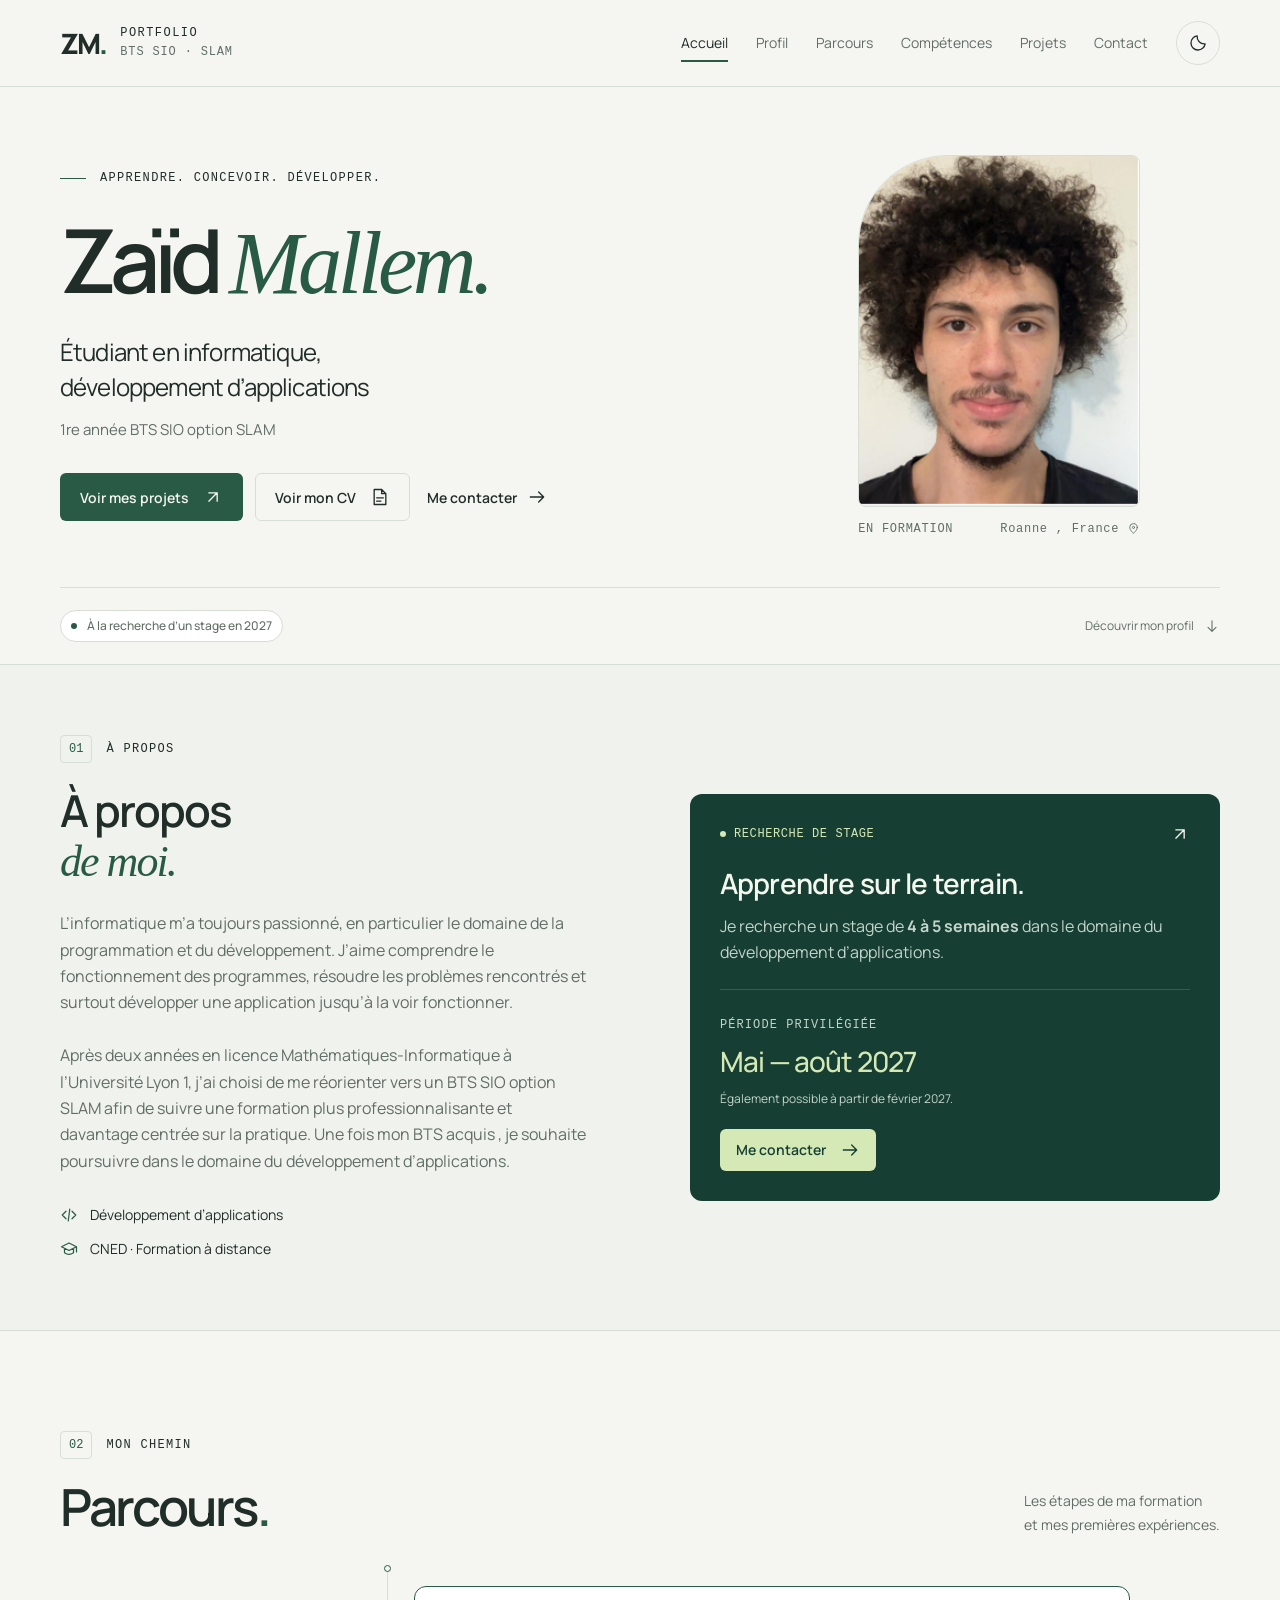
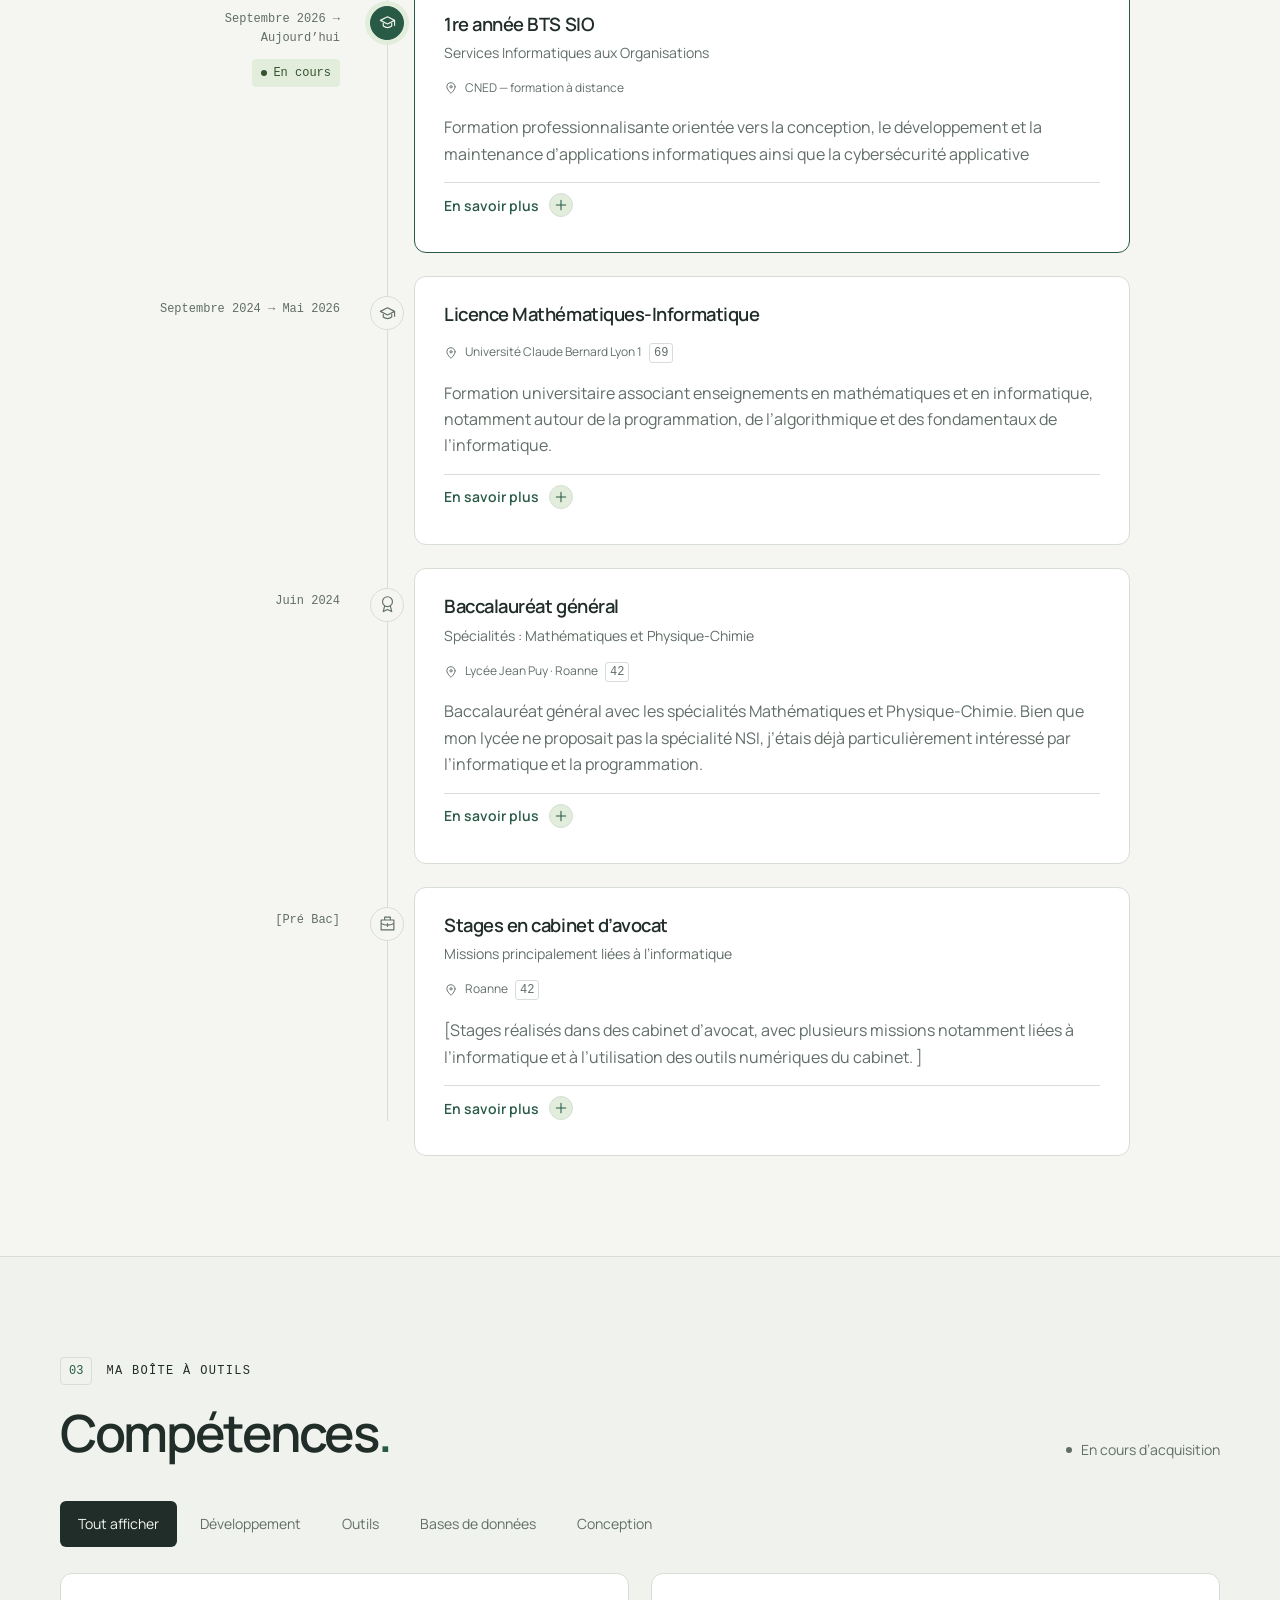
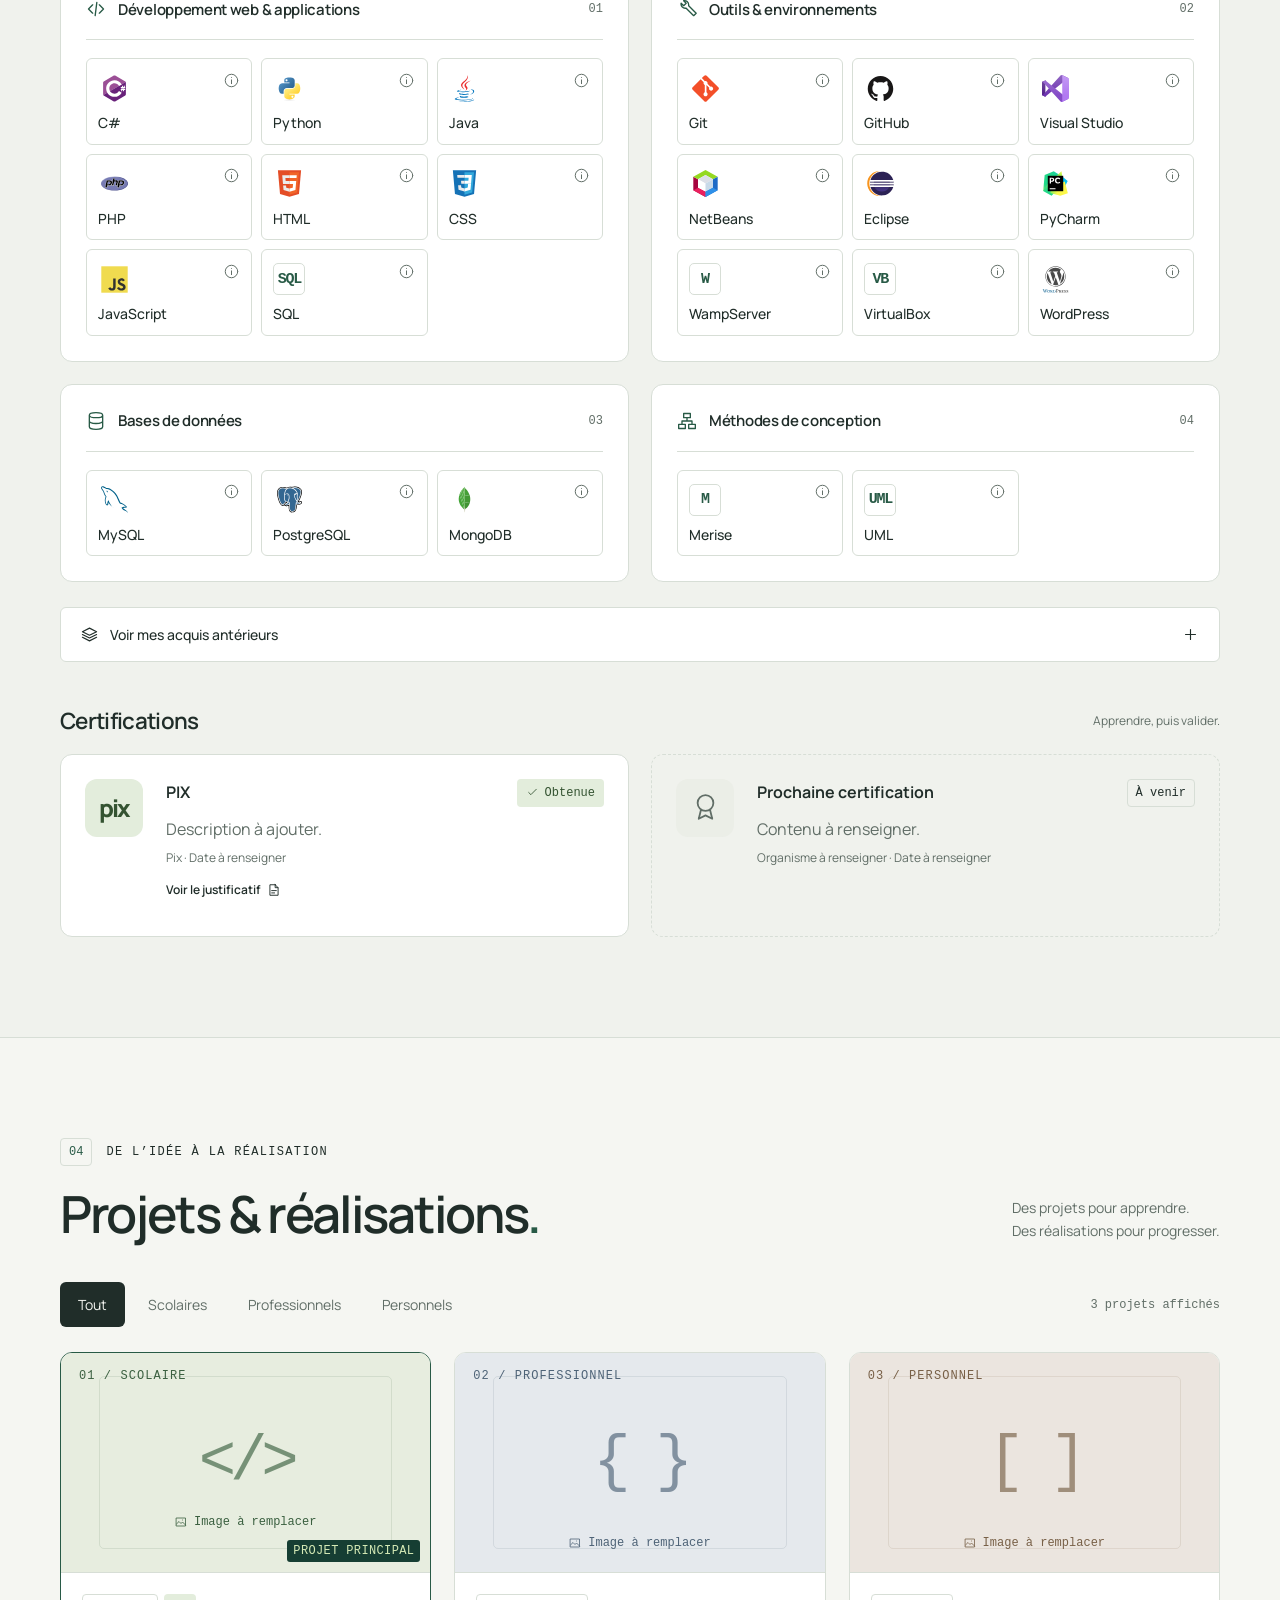
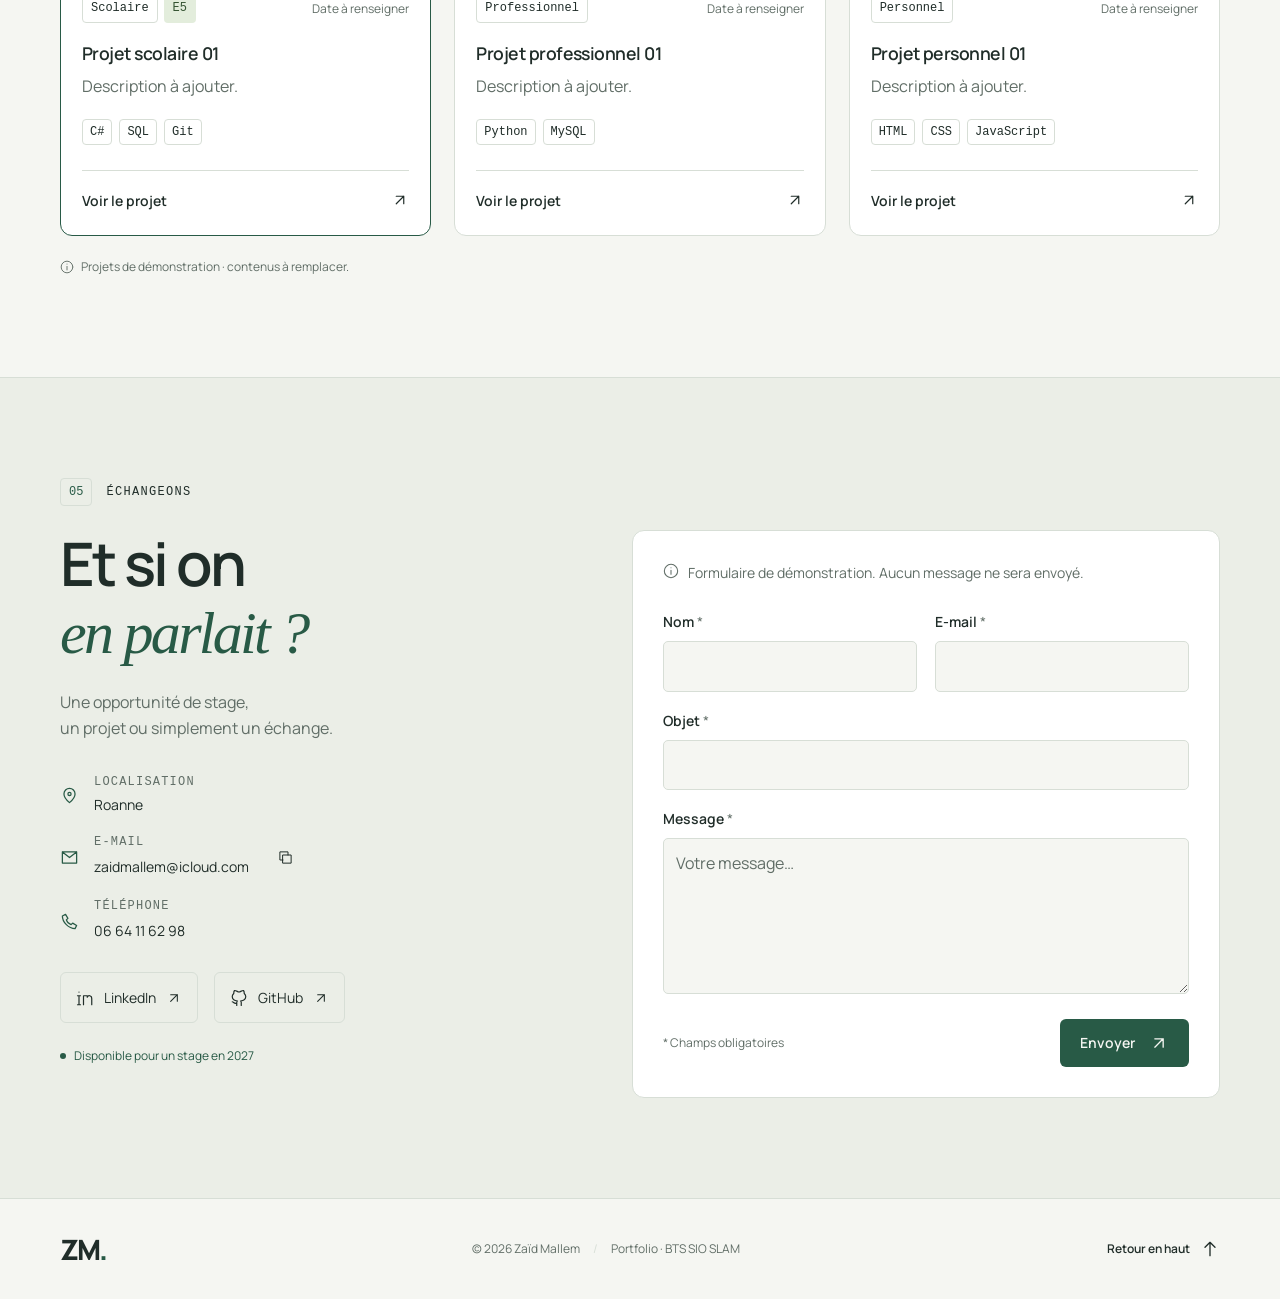
==== commit 523878c4: "Update portfolio content rajout de contenu, de liens et de fichiers" ====
--- a/index.html
+++ b/index.html
@@ -5,7 +5,7 @@
   <meta name="viewport" content="width=device-width, initial-scale=1">
   <meta name="description" content="Portfolio étudiant — BTS SIO option SLAM. Parcours, compétences et réalisations en développement d’applications.">
   <meta name="theme-color" content="#f5f6f2">
-  <title>Prénom Nom — Portfolio · BTS SIO SLAM</title>
+  <title>Zaïd Mallem — Portfolio · BTS SIO SLAM</title>
   <link rel="icon" type="image/svg+xml" href="assets/images/favicon.svg">
   <script src="assets/js/theme-init.js"></script>
   <link rel="stylesheet" href="assets/css/styles.css">
@@ -18,7 +18,7 @@
   <div class="reading-progress" aria-hidden="true"></div>
   <header class="site-header">
     <div class="container header-inner">
-      <a class="brand" href="#accueil" aria-label="Accueil du portfolio"><span class="brand-mark" data-initials>PN<span>.</span></span><span class="brand-caption">PORTFOLIO<span>BTS SIO · SLAM</span></span></a>
+      <a class="brand" href="#accueil" aria-label="Accueil du portfolio"><span class="brand-mark" data-initials>ZM<span>.</span></span><span class="brand-caption">PORTFOLIO<span>BTS SIO · SLAM</span></span></a>
       <nav class="main-nav" id="navigation" aria-label="Navigation principale">
         <a href="#accueil" aria-current="location">Accueil</a><a href="#profil">Profil</a><a href="#parcours">Parcours</a><a href="#competences">Compétences</a><a href="#projets">Projets</a><a href="#contact">Contact</a>
       </nav>
@@ -29,16 +29,16 @@
     <section class="hero container" id="accueil" aria-labelledby="hero-name">
       <div class="hero-copy">
         <p class="eyebrow"><span class="short-line"></span> APPRENDRE. CONCEVOIR. DÉVELOPPER.</p>
-        <h1 id="hero-name" data-name>Prénom <span>Nom.</span></h1>
+        <h1 id="hero-name" data-name>Zaïd <span>Mallem.</span></h1>
         <p class="hero-title">Étudiant en informatique,<br>développement d’applications</p>
         <p class="hero-subtitle">1re année BTS SIO option SLAM</p>
         <div class="hero-actions"><a class="button primary" href="#projets">Voir mes projets <span data-icon="arrow-up-right"></span></a><button class="button secondary" type="button" data-cv>Voir mon CV <span data-icon="file"></span></button><a class="text-link" href="#contact">Me contacter <span data-icon="arrow-right"></span></a></div>
       </div>
       <figure class="portrait-wrap">
-        <div class="portrait" id="portrait-slot"><span class="portrait-index">01 / PROFIL</span><span class="portrait-monogram" data-initials aria-hidden="true">PN<span>.</span></span><div class="portrait-label"><span data-icon="image"></span><span>Photo à ajouter</span></div><span class="portrait-corner" aria-hidden="true">+</span></div>
+        <div class="portrait" id="portrait-slot"><span class="portrait-index">01 / PROFIL</span><span class="portrait-monogram" data-initials aria-hidden="true">ZM<span>.</span></span><div class="portrait-label"><span data-icon="image"></span><span>Photo à ajouter</span></div><span class="portrait-corner" aria-hidden="true">+</span></div>
         <figcaption><span>EN FORMATION</span><span><span data-city>Roanne</span>, France <span data-icon="map-pin"></span></span></figcaption>
       </figure>
-      <div class="hero-footer"><span><span class="status-dot"></span> À la recherche d’un stage en 2027</span><a href="#profil">Découvrir mon parcours <span data-icon="arrow-down"></span></a></div>
+      <div class="hero-footer"><span class="hero-stage-badge"><span class="status-dot"></span> À la recherche d’un stage en 2027</span><a href="#profil">Découvrir mon profil <span data-icon="arrow-down"></span></a></div>
     </section>
     <section class="section profile-section" id="profil" aria-labelledby="profile-title">
       <div class="container profile-grid">
@@ -51,7 +51,7 @@
     <section class="section projects-section" id="projets" aria-labelledby="projects-title"><div class="container"><div class="section-heading"><div><p class="eyebrow"><span class="section-index">04</span> DE L’IDÉE À LA RÉALISATION</p><h2 id="projects-title">Projets &amp; réalisations<span class="title-dot">.</span></h2></div><p>Des projets pour apprendre.<br>Des réalisations pour progresser.</p></div><div class="projects-toolbar"><div class="filter-bar" id="project-filters" role="group" aria-label="Filtrer les projets"></div><p class="result-count" id="project-count" role="status" aria-live="polite"></p></div><div class="project-grid" id="project-grid"></div><p class="empty-state" id="project-empty" hidden>Aucun projet dans cette catégorie pour le moment.</p><p class="sample-note" id="sample-note"><span data-icon="info"></span> Projets de démonstration · contenus à remplacer.</p></div></section>
     <section class="section contact-section" id="contact" aria-labelledby="contact-title"><div class="container"><p class="eyebrow"><span class="section-index">05</span> ÉCHANGEONS</p><div class="contact-grid"><div class="contact-copy"><h2 id="contact-title">Et si on<br><em>en parlait ?</em></h2><p class="contact-intro">Une opportunité de stage,<br>un projet ou simplement un échange.</p><div class="contact-details" id="contact-details"></div><div class="social-links" id="social-links"></div><p class="contact-availability"><span class="status-dot"></span> Disponible pour un stage en 2027</p></div><form id="contact-form" class="contact-form" novalidate><p class="form-note"><span data-icon="info"></span> Formulaire de démonstration. Aucun message ne sera envoyé.</p><div class="form-row"><div class="field"><label for="name">Nom <span aria-hidden="true">*</span></label><input id="name" name="name" autocomplete="name" required maxlength="100" aria-describedby="name-error"><p class="field-error" id="name-error"></p></div><div class="field"><label for="email">E-mail <span aria-hidden="true">*</span></label><input id="email" name="email" type="email" autocomplete="email" required maxlength="254" aria-describedby="email-error"><p class="field-error" id="email-error"></p></div></div><div class="field"><label for="subject">Objet <span aria-hidden="true">*</span></label><input id="subject" name="subject" required maxlength="180" aria-describedby="subject-error"><p class="field-error" id="subject-error"></p></div><div class="field"><label for="message">Message <span aria-hidden="true">*</span></label><textarea id="message" name="message" rows="5" required minlength="10" maxlength="5000" aria-describedby="message-error" placeholder="Votre message…"></textarea><p class="field-error" id="message-error"></p></div><div class="honeypot" aria-hidden="true"><label for="website">Laisser vide</label><input id="website" name="website" tabindex="-1" autocomplete="off"></div><div class="form-bottom"><span>* Champs obligatoires</span><button class="button primary" type="submit"><span class="submit-label">Envoyer</span><span data-icon="arrow-up-right"></span></button></div><p class="form-status" id="form-status" role="status" aria-live="polite" tabindex="-1"></p></form></div></div></section>
   </main>
-  <footer class="site-footer"><div class="container footer-inner"><a class="brand-mark" href="#accueil" aria-label="Accueil" data-initials>PN<span>.</span></a><p>© <span data-year>2026</span> <span data-full-name>Prénom Nom</span><span class="footer-separator">/</span>Portfolio · BTS SIO SLAM</p><a class="text-link" href="#accueil">Retour en haut <span data-icon="arrow-up"></span></a></div></footer>
+  <footer class="site-footer"><div class="container footer-inner"><a class="brand-mark" href="#accueil" aria-label="Accueil" data-initials>ZM<span>.</span></a><p>© <span data-year>2026</span> <span data-full-name>Zaïd Mallem</span><span class="footer-separator">/</span>Portfolio · BTS SIO SLAM</p><a class="text-link" href="#accueil">Retour en haut <span data-icon="arrow-up"></span></a></div></footer>
   <dialog class="info-dialog" id="info-dialog" aria-labelledby="dialog-title"><div class="dialog-topline"><span class="eyebrow" id="dialog-eyebrow">EN DÉTAIL</span><button class="icon-button" data-close-dialog type="button" aria-label="Fermer la fiche"><span data-icon="x"></span></button></div><h2 id="dialog-title"></h2><div id="dialog-body"></div></dialog>
   <div class="toast" id="toast" role="status" aria-live="polite"></div><div class="cursor-ring" aria-hidden="true"></div>
   <noscript><div class="noscript-notice">Activez JavaScript pour consulter le parcours, les compétences et les projets. Contact : <a href="mailto:zaidmallem@icloud.com">zaidmallem@icloud.com</a>.</div></noscript>
--- a/assets/css/styles.css
+++ b/assets/css/styles.css
@@ -495,7 +495,8 @@
   .portrait>img {
     width:  100%;
     height:  100%;
-    object-fit:  cover;
+    object-fit:  contain;
+    background: var(--surface-alt);
     position:  absolute;
     inset:  0
   }
@@ -533,6 +534,18 @@
     align-items:  center;
     gap:  10px
   }
+  .hero-stage-badge {
+    min-width: 0;
+    padding: 6px 10px;
+    border: 1px solid var(--line);
+    border-radius: 999px;
+    background: var(--surface);
+    font-weight: 500;
+    line-height: 1.5;
+  }
+  .hero-stage-badge .status-dot {
+    color: var(--accent);
+  }
   .hero-footer>a {
     min-height:  44px
   }
@@ -556,6 +569,7 @@
   }
   .section-description {
     margin-top:  24px;
+    white-space: pre-line;
     color:  var(--muted)
   }
   .profile-facts {
@@ -824,9 +838,36 @@
     font-size:  .75rem;
     display:  flex;
     align-items:  center;
-    justify-content:  space-between;
+    justify-content:  flex-start;
+    width: fit-content;
+    max-width: 100%;
+    gap: 10px;
     min-height:  44px;
-    font-weight:  600
+    font-weight:  600;
+    color: var(--accent);
+    border-radius: var(--radius-sm);
+    text-underline-offset: 4px;
+  }
+  .timeline-details summary > span {
+    display: grid;
+    place-items: center;
+    width: 24px;
+    height: 24px;
+    flex-shrink: 0;
+    border: 1px solid var(--line);
+    border-radius: 50%;
+    background: var(--accent-soft);
+    transition: background-color var(--duration), border-color var(--duration), color var(--duration);
+  }
+  .timeline-details summary:hover,
+  .timeline-details summary:focus-visible {
+    text-decoration: underline;
+  }
+  .timeline-details summary:hover > span,
+  .timeline-details summary:focus-visible > span {
+    background: var(--accent);
+    border-color: var(--accent);
+    color: var(--bg);
   }
   .timeline-details summary svg {
     width:  16px;
@@ -2243,6 +2284,30 @@
   }
 }
 @layer responsive {
+  .portrait-wrap:has(.portrait > img) {
+    width: min(100%, 282px);
+    padding: 0;
+    justify-self: center;
+  }
+  .portrait-wrap:has(.portrait > img) .portrait {
+    height: auto;
+    aspect-ratio: 255 / 318;
+  }
+  @media (min-width: 1450px) {
+    .portrait-wrap:has(.portrait > img) {
+      width: min(100%, 294px);
+    }
+  }
+  @media (max-width: 760px) {
+    .portrait-wrap:has(.portrait > img) {
+      width: min(100%, 120px);
+    }
+  }
+  @media (max-width: 480px) {
+    .portrait-wrap:has(.portrait > img) {
+      width: min(100%, 106px);
+    }
+  }
   .timeline-summary,
   .details-content,
   .internship-card > p,
